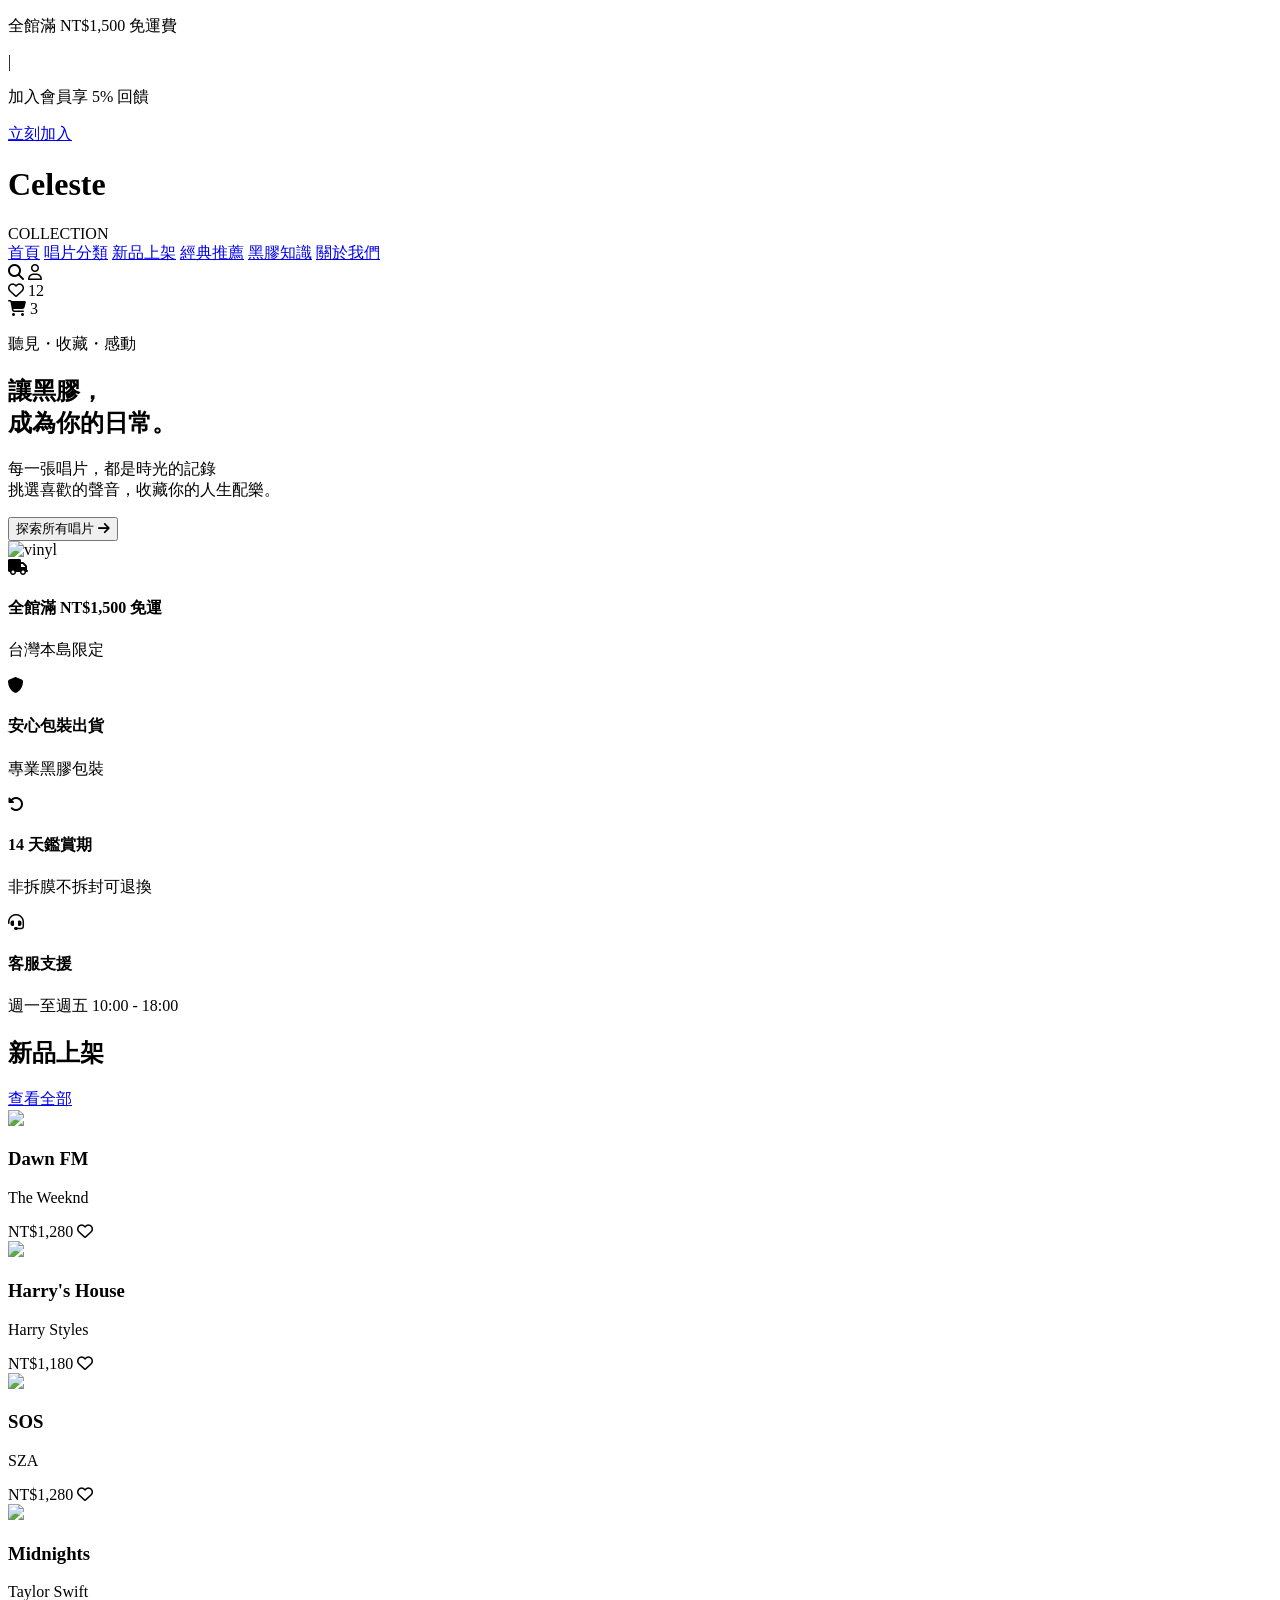
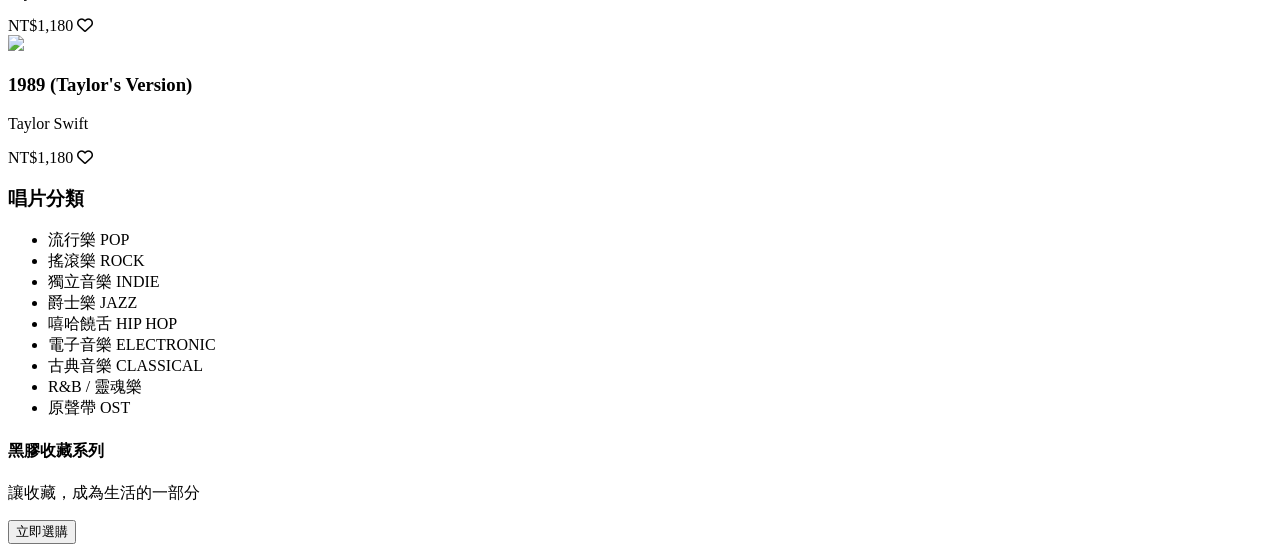
==== index.html @ e6d1a7c6 "Add files via upload" ====
<!DOCTYPE html>
<html lang="zh-Hant">
<head>
  <meta charset="UTF-8" />
  <meta name="viewport" content="width=device-width, initial-scale=1.0" />
  <title>Celeste Collection</title>

  <link rel="stylesheet" href="css/style.css" />
  <link rel="icon" type="image/png" sizes="32x32" href="favicon.png">

  <link
    rel="stylesheet"
    href="https://cdnjs.cloudflare.com/ajax/libs/font-awesome/6.5.2/css/all.min.css"
  />
</head>
<body>

  <!-- TOP BAR -->
  <div class="top-bar">
    <p>全館滿 NT$1,500 免運費</p>
    <span>|</span>
    <p>加入會員享 5% 回饋</p>
    <a href="member.html" class="member-link">立刻加入</a>
  </div>


  <!-- NAVBAR -->
  <header class="navbar">

    <div class="logo">
      <h1>Celeste</h1>
      <span>COLLECTION</span>
    </div>

    <nav>
      <a href="index.html">首頁</a>
      <a href="category.html">唱片分類</a>
      <a href="new-arrival.html">新品上架</a>
      <a href="classic.html">經典推薦</a>
      <a href="vinyl-knowledge.html">黑膠知識</a>
      <a href="about-us.html">關於我們</a>
    </nav>

    <div class="nav-icons">
      <i class="fa-solid fa-magnifying-glass"></i>
      <i class="fa-regular fa-user"></i>

      <div class="icon-badge">
        <i class="fa-regular fa-heart"></i>
        <span>12</span>
      </div>

      <div class="icon-badge">
        <i class="fa-solid fa-cart-shopping"></i>
        <span>3</span>
      </div>
    </div>
  </header>


  <!-- HERO -->
  <section class="hero-section">

    <div class="hero-text">
      <p class="sub-title">聽見・收藏・感動</p>

      <h2>
        讓黑膠，<br />
        成為你的日常。
      </h2>

      <p class="hero-desc">
        每一張唱片，都是時光的記錄<br />
        挑選喜歡的聲音，收藏你的人生配樂。
      </p>

      <button>
        探索所有唱片
        <i class="fa-solid fa-arrow-right"></i>
      </button>
    </div>


    <div class="hero-image">
      <img src="https://images.unsplash.com/photo-1511379938547-c1f69419868d?q=80&w=1600&auto=format&fit=crop" alt="vinyl" />
    </div>

  </section>


  <!-- SERVICE -->
  <section class="service-section">

    <div class="service-card">
      <i class="fa-solid fa-truck"></i>
      <div>
        <h4>全館滿 NT$1,500 免運</h4>
        <p>台灣本島限定</p>
      </div>
    </div>

    <div class="service-card">
      <i class="fa-solid fa-shield"></i>
      <div>
        <h4>安心包裝出貨</h4>
        <p>專業黑膠包裝</p>
      </div>
    </div>

    <div class="service-card">
      <i class="fa-solid fa-rotate-left"></i>
      <div>
        <h4>14 天鑑賞期</h4>
        <p>非拆膜不拆封可退換</p>
      </div>
    </div>

    <div class="service-card">
      <i class="fa-solid fa-headset"></i>
      <div>
        <h4>客服支援</h4>
        <p>週一至週五 10:00 - 18:00</p>
      </div>
    </div>

  </section>


  <!-- NEW ARRIVAL -->
  <section class="new-arrival">

    <div class="section-title">
      <h2>新品上架</h2>
      <a href="#">查看全部</a>
    </div>


    <div class="product-grid">

      <div class="product-card">
        <div class="product-image">
          <img src="https://images.unsplash.com/photo-1493225457124-a3eb161ffa5f?q=80&w=1000&auto=format&fit=crop" />
        </div>

        <div class="product-info">
          <h3>Dawn FM</h3>
          <p>The Weeknd</p>

          <div class="product-bottom">
            <span>NT$1,280</span>
            <i class="fa-regular fa-heart"></i>
          </div>
        </div>
      </div>


      <div class="product-card">
        <div class="product-image">
          <img src="https://images.unsplash.com/photo-1516280440614-37939bbacd81?q=80&w=1000&auto=format&fit=crop" />
        </div>

        <div class="product-info">
          <h3>Harry's House</h3>
          <p>Harry Styles</p>

          <div class="product-bottom">
            <span>NT$1,180</span>
            <i class="fa-regular fa-heart"></i>
          </div>
        </div>
      </div>


      <div class="product-card">
        <div class="product-image">
          <img src="https://images.unsplash.com/photo-1507525428034-b723cf961d3e?q=80&w=1000&auto=format&fit=crop" />
        </div>

        <div class="product-info">
          <h3>SOS</h3>
          <p>SZA</p>

          <div class="product-bottom">
            <span>NT$1,280</span>
            <i class="fa-regular fa-heart"></i>
          </div>
        </div>
      </div>


      <div class="product-card">
        <div class="product-image">
          <img src="https://images.unsplash.com/photo-1499364615650-ec38552f4f34?q=80&w=1000&auto=format&fit=crop" />
        </div>

        <div class="product-info">
          <h3>Midnights</h3>
          <p>Taylor Swift</p>

          <div class="product-bottom">
            <span>NT$1,180</span>
            <i class="fa-regular fa-heart"></i>
          </div>
        </div>
      </div>


      <div class="product-card">
        <div class="product-image">
          <img src="https://images.unsplash.com/photo-1516280030429-27679b3dc9cf?q=80&w=1000&auto=format&fit=crop" />
        </div>

        <div class="product-info">
          <h3>1989 (Taylor's Version)</h3>
          <p>Taylor Swift</p>

          <div class="product-bottom">
            <span>NT$1,180</span>
            <i class="fa-regular fa-heart"></i>
          </div>
        </div>
      </div>

    </div>

  </section>


  <!-- PRODUCT DETAIL PAGE -->
  <section class="detail-page">

    <aside class="sidebar">

      <h3>唱片分類</h3>

      <ul>
        <li class="active">流行樂 POP</li>
        <li>搖滾樂 ROCK</li>
        <li>獨立音樂 INDIE</li>
        <li>爵士樂 JAZZ</li>
        <li>嘻哈饒舌 HIP HOP</li>
        <li>電子音樂 ELECTRONIC</li>
        <li>古典音樂 CLASSICAL</li>
        <li>R&B / 靈魂樂</li>
        <li>原聲帶 OST</li>
      </ul>

      <div class="sidebar-banner">
        <h4>黑膠收藏系列</h4>
        <p>讓收藏，成為生活的一部分</p>
        <button>立即選購</button>
      </div>

    </aside>

  </section>

</body>
</html>
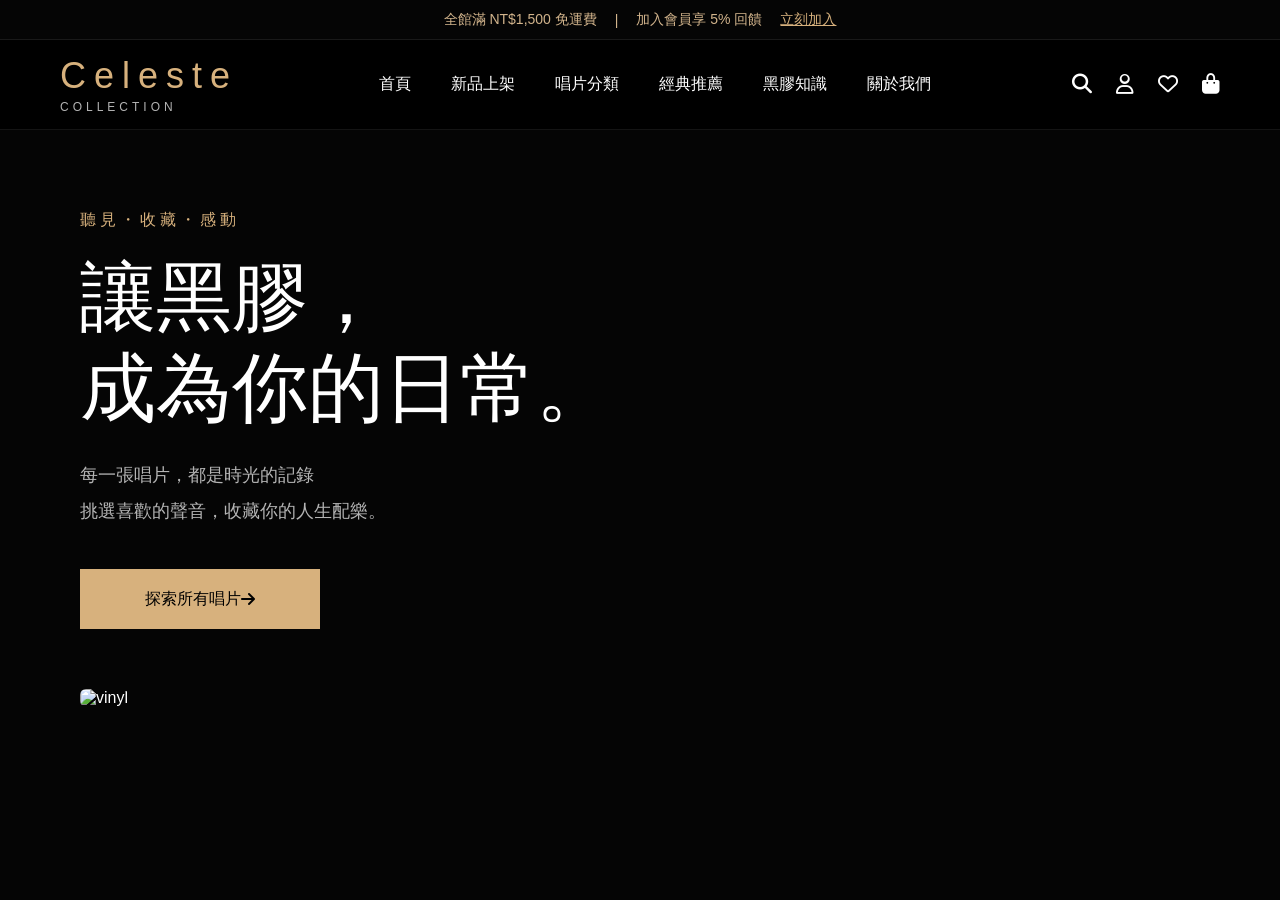
==== commit a6ba44a7: "Add files via upload" ====
--- a/index.html
+++ b/index.html
@@ -6,12 +6,9 @@
   <title>Celeste Collection</title>
 
   <link rel="stylesheet" href="css/style.css" />
-  <link rel="icon" type="image/png" sizes="32x32" href="favicon.png">
+  <link rel="icon" type="image/png" sizes="32x32" href="img/favicon.png">
+  <link rel="stylesheet" href="https://cdnjs.cloudflare.com/ajax/libs/font-awesome/6.5.2/css/all.min.css"/>
 
-  <link
-    rel="stylesheet"
-    href="https://cdnjs.cloudflare.com/ajax/libs/font-awesome/6.5.2/css/all.min.css"
-  />
 </head>
 <body>
 
@@ -34,26 +31,34 @@
 
     <nav>
       <a href="index.html">首頁</a>
+      <a href="new-arrival.html">新品上架</a>
       <a href="category.html">唱片分類</a>
-      <a href="new-arrival.html">新品上架</a>
       <a href="classic.html">經典推薦</a>
       <a href="vinyl-knowledge.html">黑膠知識</a>
       <a href="about-us.html">關於我們</a>
     </nav>
 
     <div class="nav-icons">
+      <a href="https://你的購物車網址.com" class="icon-badge">
       <i class="fa-solid fa-magnifying-glass"></i>
+      </a>
+      <a href="member.html" class="icon-badge">
       <i class="fa-regular fa-user"></i>
+      </a>
 
       <div class="icon-badge">
+        <a href="https://你的購物車網址.com">
         <i class="fa-regular fa-heart"></i>
-        <span>12</span>
+        </a>
       </div>
 
       <div class="icon-badge">
-        <i class="fa-solid fa-cart-shopping"></i>
-        <span>3</span>
+        <a href="cart.html">
+            <i class="fa-solid fa-bag-shopping"></i> 
+        </a>
+        <span id="cart-badge-count">0</span>
       </div>
+
     </div>
   </header>
 
@@ -75,8 +80,9 @@
       </p>
 
       <button>
-        探索所有唱片
+        <a href="category.html">探索所有唱片
         <i class="fa-solid fa-arrow-right"></i>
+        </a>
       </button>
     </div>
 
@@ -88,172 +94,47 @@
   </section>
 
 
-  <!-- SERVICE -->
-  <section class="service-section">
+  <script>
+    /* 頂部購物車泡泡*/
+  const badgeCount = document.getElementById('cart-badge-count');
+      if (badgeCount) {
+        let totalItemsCount = 0;
+    
+        document.querySelectorAll('.qty-input').forEach(input => {
+          totalItemsCount += parseInt(input.value) || 0;
+        });
+        
+        badgeCount.textContent = totalItemsCount;
+      
+        if (totalItemsCount === 0) {
+          badgeCount.style.display = 'none';
+        } else {
+          badgeCount.style.display = 'flex';
+        }
+      
+        localStorage.setItem('globalCartCount', totalItemsCount);
+      }
 
-    <div class="service-card">
-      <i class="fa-solid fa-truck"></i>
-      <div>
-        <h4>全館滿 NT$1,500 免運</h4>
-        <p>台灣本島限定</p>
-      </div>
-    </div>
-
-    <div class="service-card">
-      <i class="fa-solid fa-shield"></i>
-      <div>
-        <h4>安心包裝出貨</h4>
-        <p>專業黑膠包裝</p>
-      </div>
-    </div>
-
-    <div class="service-card">
-      <i class="fa-solid fa-rotate-left"></i>
-      <div>
-        <h4>14 天鑑賞期</h4>
-        <p>非拆膜不拆封可退換</p>
-      </div>
-    </div>
-
-    <div class="service-card">
-      <i class="fa-solid fa-headset"></i>
-      <div>
-        <h4>客服支援</h4>
-        <p>週一至週五 10:00 - 18:00</p>
-      </div>
-    </div>
-
-  </section>
-
-
-  <!-- NEW ARRIVAL -->
-  <section class="new-arrival">
-
-    <div class="section-title">
-      <h2>新品上架</h2>
-      <a href="#">查看全部</a>
-    </div>
-
-
-    <div class="product-grid">
-
-      <div class="product-card">
-        <div class="product-image">
-          <img src="https://images.unsplash.com/photo-1493225457124-a3eb161ffa5f?q=80&w=1000&auto=format&fit=crop" />
-        </div>
-
-        <div class="product-info">
-          <h3>Dawn FM</h3>
-          <p>The Weeknd</p>
-
-          <div class="product-bottom">
-            <span>NT$1,280</span>
-            <i class="fa-regular fa-heart"></i>
-          </div>
-        </div>
-      </div>
-
-
-      <div class="product-card">
-        <div class="product-image">
-          <img src="https://images.unsplash.com/photo-1516280440614-37939bbacd81?q=80&w=1000&auto=format&fit=crop" />
-        </div>
-
-        <div class="product-info">
-          <h3>Harry's House</h3>
-          <p>Harry Styles</p>
-
-          <div class="product-bottom">
-            <span>NT$1,180</span>
-            <i class="fa-regular fa-heart"></i>
-          </div>
-        </div>
-      </div>
-
-
-      <div class="product-card">
-        <div class="product-image">
-          <img src="https://images.unsplash.com/photo-1507525428034-b723cf961d3e?q=80&w=1000&auto=format&fit=crop" />
-        </div>
-
-        <div class="product-info">
-          <h3>SOS</h3>
-          <p>SZA</p>
-
-          <div class="product-bottom">
-            <span>NT$1,280</span>
-            <i class="fa-regular fa-heart"></i>
-          </div>
-        </div>
-      </div>
-
-
-      <div class="product-card">
-        <div class="product-image">
-          <img src="https://images.unsplash.com/photo-1499364615650-ec38552f4f34?q=80&w=1000&auto=format&fit=crop" />
-        </div>
-
-        <div class="product-info">
-          <h3>Midnights</h3>
-          <p>Taylor Swift</p>
-
-          <div class="product-bottom">
-            <span>NT$1,180</span>
-            <i class="fa-regular fa-heart"></i>
-          </div>
-        </div>
-      </div>
-
-
-      <div class="product-card">
-        <div class="product-image">
-          <img src="https://images.unsplash.com/photo-1516280030429-27679b3dc9cf?q=80&w=1000&auto=format&fit=crop" />
-        </div>
-
-        <div class="product-info">
-          <h3>1989 (Taylor's Version)</h3>
-          <p>Taylor Swift</p>
-
-          <div class="product-bottom">
-            <span>NT$1,180</span>
-            <i class="fa-regular fa-heart"></i>
-          </div>
-        </div>
-      </div>
-
-    </div>
-
-  </section>
-
-
-  <!-- PRODUCT DETAIL PAGE -->
-  <section class="detail-page">
-
-    <aside class="sidebar">
-
-      <h3>唱片分類</h3>
-
-      <ul>
-        <li class="active">流行樂 POP</li>
-        <li>搖滾樂 ROCK</li>
-        <li>獨立音樂 INDIE</li>
-        <li>爵士樂 JAZZ</li>
-        <li>嘻哈饒舌 HIP HOP</li>
-        <li>電子音樂 ELECTRONIC</li>
-        <li>古典音樂 CLASSICAL</li>
-        <li>R&B / 靈魂樂</li>
-        <li>原聲帶 OST</li>
-      </ul>
-
-      <div class="sidebar-banner">
-        <h4>黑膠收藏系列</h4>
-        <p>讓收藏，成為生活的一部分</p>
-        <button>立即選購</button>
-      </div>
-
-    </aside>
-
-  </section>
+      document.addEventListener('DOMContentLoaded', function() {
+  // 1. 從瀏覽器暫存中讀取在購物車存好的最新總商品數 (若從未加入過則預設為 '0')
+  const savedCount = localStorage.getItem('globalCartCount') || '0';
+  
+  // 2. 抓取導覽列 Navbar 上的金色泡泡元件
+  const badgeCount = document.getElementById('cart-badge-count');
+  
+  if (badgeCount) {
+    // 3. 將同步好的最新數量塞進泡泡內
+    badgeCount.textContent = savedCount;
+    
+    // 4. 視覺優化：如果購物車是空的 (數量為 0)，主動隱藏泡泡；大於 0 則正常顯示
+    if (parseInt(savedCount) === 0) {
+      badgeCount.style.display = 'none';
+    } else {
+      badgeCount.style.display = 'flex';
+    }
+  }
+});
+  </script>
 
 </body>
 </html>
--- a/css/style.css
+++ b/css/style.css
@@ -0,0 +1,705 @@
+/* 固定每個都有 */
+* {
+  margin: 0;
+  padding: 0;
+  box-sizing: border-box;
+}
+
+body {
+  font-family: "Segoe UI", sans-serif;
+  background: #050505;
+  color: white;
+}
+
+body::-webkit-scrollbar {
+  width: 8px;
+}
+
+body::-webkit-scrollbar-thumb {
+  background: #b8905b;
+}
+
+
+/* TOP BAR */
+.top-bar {
+  width: 100%;
+  height: 40px;
+
+  border-bottom: 1px solid rgba(255,255,255,0.08);
+
+  display: flex;
+  align-items: center;
+  justify-content: center;
+
+  gap: 18px;
+
+  color: #d2b48c;
+
+  font-size: 14px;
+}
+
+.top-bar a {
+  color: #d7b17d;         
+  transition: 0.3s; 
+}
+
+.top-bar a:hover {
+  color: white;
+}
+
+/* NAVBAR */
+.navbar {
+  width: 100%;
+  height: 90px;
+
+  padding: 0 60px;
+
+  display: flex;
+  align-items: center;
+  justify-content: space-between;
+
+  border-bottom: 1px solid rgba(255,255,255,0.08);
+
+  background: rgba(0,0,0,0.95);
+
+  position: sticky;
+  top: 0;
+  z-index: 999;
+}
+
+.logo h1 {
+  letter-spacing: 8px;
+  font-size: 36px;
+
+  color: #d7b17d;
+
+  font-weight: 300;
+}
+
+.logo span {
+  font-size: 12px;
+  letter-spacing: 4px;
+
+  color: rgba(255,255,255,0.7);
+}
+
+nav { 
+  display: flex; 
+  gap: 40px; 
+} 
+
+nav a {
+  color: white;        
+  text-decoration: none; 
+  transition: 0.3s;     
+}
+
+nav a:hover { 
+  color: #d7b17d; 
+}
+
+.nav-icons { 
+  display: flex; 
+  align-items: center; 
+  gap: 24px; 
+  font-size: 20px; 
+}
+
+.icon-badge {
+  position: relative; 
+  color: inherit; 
+  text-decoration: none; 
+  display: inline-block; 
+  transition: 0.3s;
+}
+
+.icon-badge:hover { 
+  color: #d7b17d; 
+}
+
+.icon-badge a {
+  color: inherit;
+  text-decoration: none;
+  display: inline-block;
+}
+
+.icon-badge span {
+  width: 18px;
+  height: 18px;
+  border-radius: 50%;
+  background: #d7b17d;
+  color: black;
+  position: absolute;
+  top: -10px;
+  right: -10px;
+  font-size: 10px;
+  display: flex;
+  align-items: center;
+  justify-content: center;
+  font-weight: bold; 
+}
+/* 固定每個都有-到這裡 */
+
+/* HERO */
+.hero-section {
+  width: 100%;
+
+  padding: 80px 80px;
+
+  display: grid;
+  grid-template-columns: 1fr 1.2fr;
+
+  gap: 60px;
+
+  align-items: center;
+}
+
+.hero-text h2 {
+  font-size: 76px;
+  line-height: 1.2;
+
+  margin: 20px 0;
+
+  font-weight: 300;
+}
+
+.sub-title {
+  color: #d7b17d;
+  letter-spacing: 4px;
+}
+
+.hero-desc {
+  margin-top: 24px;
+
+  color: rgba(255,255,255,0.7);
+
+  line-height: 2;
+
+  font-size: 18px;
+}
+
+.hero-text button {
+  margin-top: 40px;
+
+  width: 240px;
+  height: 60px;
+
+  background: #d7b17d;
+  border: none;
+
+  font-size: 16px;
+  color: black;
+
+  cursor: pointer;
+
+  transition: 0.3s;
+
+  text-decoration: none;
+  display: inline-block;
+}
+
+.hero-text button a {
+  color: black;
+  text-decoration: none;
+  display: flex;
+  align-items: center;
+  justify-content: center;
+  width: 100%;
+  height: 100%;
+  transition: 0.3s;
+}
+
+
+.hero-text button:hover {
+  transform: translateY(-3px);
+  color: rgb(78, 78, 78)
+}
+
+.hero-image img {
+  width: 100%;
+  border-radius: 6px;
+}
+
+/* SERVICE */
+.service-section {
+  width: 100%;
+
+  padding: 30px 80px;
+
+  border-top: 1px solid rgba(255,255,255,0.08);
+  border-bottom: 1px solid rgba(255,255,255,0.08);
+
+  display: grid;
+  grid-template-columns: repeat(4,1fr);
+
+  gap: 20px;
+}
+
+.service-card {
+  display: flex;
+  gap: 18px;
+
+  align-items: center;
+}
+
+.service-card i {
+  color: #d7b17d;
+  font-size: 28px;
+}
+
+.service-card h4 {
+  margin-bottom: 8px;
+}
+
+.service-card p {
+  color: rgba(255,255,255,0.6);
+  font-size: 14px;
+}
+
+
+/* NEW ARRIVAL */
+.new-arrival {
+  width: 100%;
+  padding: 80px;
+}
+
+.section-title {
+  display: flex;
+  align-items: center;
+  justify-content: space-between;
+
+  margin-bottom: 40px;
+}
+
+.section-title h2 {
+  font-size: 42px;
+  font-weight: 300;
+}
+
+.section-title a {
+  text-decoration: none;
+  color: #d7b17d;
+}
+
+.product-grid {
+  display: grid;
+  grid-template-columns: repeat(5,1fr);
+  gap: 24px;
+}
+
+.product-card {
+  transition: 0.3s;
+}
+
+.product-card:hover {
+  transform: translateY(-10px);
+}
+
+.product-image {
+  height: 320px;
+  overflow: hidden;
+}
+
+.product-image img {
+  width: 100%;
+  height: 100%;
+  object-fit: cover;
+}
+
+.product-info {
+  margin-top: 18px;
+}
+
+.product-info h3 {
+  font-size: 20px;
+  margin-bottom: 8px;
+}
+
+.product-info p {
+  color: rgba(255,255,255,0.6);
+}
+
+.product-bottom {
+  margin-top: 18px;
+
+  display: flex;
+  align-items: center;
+  justify-content: space-between;
+}
+
+.product-bottom span {
+  color: #d7b17d;
+}
+
+
+/* DETAIL PAGE */
+.detail-page {
+  width: 100%;
+
+  padding: 80px;
+
+  display: grid;
+  grid-template-columns: 280px 1fr;
+
+  gap: 40px;
+}
+
+.sidebar {
+  border-right: 1px solid rgba(255,255,255,0.08);
+  padding-right: 30px;
+}
+
+.sidebar h3 {
+  margin-bottom: 30px;
+  font-size: 28px;
+}
+
+.sidebar ul {
+  list-style: none;
+}
+
+.sidebar li {
+  padding: 16px;
+
+  border-radius: 6px;
+
+  margin-bottom: 10px;
+
+  background: rgba(255,255,255,0.03);
+
+  transition: 0.3s;
+
+  cursor: pointer;
+}
+
+.sidebar li a {
+  text-decoration: none;
+  color: inherit;
+  display: block;
+  width: 100%;
+}
+
+.sidebar li:hover,
+.sidebar li.active {
+  background: #d7b17d;
+  color: black;
+}
+
+.sidebar-banner {
+  margin-top: 40px;
+
+  padding: 30px;
+
+  background: linear-gradient(to bottom, rgba(255,255,255,0.05), rgba(255,255,255,0.02));
+}
+
+.sidebar-banner h4 {
+  margin-bottom: 12px;
+}
+
+.sidebar-banner p {
+  color: rgba(255,255,255,0.6);
+
+  line-height: 1.8;
+
+  margin-bottom: 20px;
+}
+
+.sidebar-banner button {
+  width: 100%;
+  height: 50px;
+
+  background: #d7b17d;
+  border: none;
+
+  cursor: pointer;
+}
+
+
+.breadcrumb {
+  margin-bottom: 30px;
+
+  color: rgba(255,255,255,0.5);
+}
+
+.product-detail-grid {
+  display: grid;
+  grid-template-columns: 500px 1fr;
+  gap: 50px;
+}
+
+.main-image {
+  width: 100%;
+  height: 500px;
+}
+
+.main-image img {
+  width: 100%;
+  height: 100%;
+  object-fit: cover;
+}
+
+.thumbnail-row {
+  display: flex;
+  gap: 14px;
+
+  margin-top: 20px;
+}
+
+.thumbnail-row img {
+  width: 90px;
+  height: 90px;
+
+  object-fit: cover;
+
+  cursor: pointer;
+
+  opacity: 0.7;
+
+  transition: 0.3s;
+}
+
+.thumbnail-row img:hover {
+  opacity: 1;
+}
+
+.detail-info h2 {
+  font-size: 42px;
+  font-weight: 300;
+
+  line-height: 1.4;
+}
+
+.artist {
+  margin-top: 12px;
+
+  color: rgba(255,255,255,0.6);
+
+  font-size: 20px;
+}
+
+.tag {
+  display: inline-block;
+
+  margin-top: 20px;
+
+  padding: 10px 16px;
+
+  background: rgba(255,255,255,0.08);
+
+  border-radius: 4px;
+}
+
+.price {
+  margin-top: 30px;
+
+  font-size: 42px;
+
+  color: #d7b17d;
+}
+
+.button-group {
+  display: flex;
+  gap: 20px;
+
+  margin-top: 30px;
+}
+
+.cart-btn,
+.favorite-btn {
+  height: 60px;
+  padding: 0 30px;
+
+  border: none;
+
+  cursor: pointer;
+
+  font-size: 16px;
+
+  transition: 0.3s;
+}
+
+.cart-btn {
+  background: #d7b17d;
+}
+
+.favorite-btn {
+  background: transparent;
+  border: 1px solid rgba(255,255,255,0.2);
+
+  color: white;
+}
+
+.product-meta {
+  margin-top: 40px;
+
+  display: grid;
+  grid-template-columns: repeat(2,1fr);
+
+  gap: 24px;
+}
+
+.product-meta span {
+  color: rgba(255,255,255,0.5);
+}
+
+.product-meta p {
+  margin-top: 8px;
+}
+
+
+/* TRACK SECTION */
+.track-section {
+  margin-top: 60px;
+
+  border-top: 1px solid rgba(255,255,255,0.08);
+
+  padding-top: 40px;
+}
+
+.track-header {
+  display: flex;
+  align-items: center;
+  justify-content: space-between;
+
+  margin-bottom: 24px;
+}
+
+.track-header h3 {
+  font-size: 32px;
+  font-weight: 300;
+}
+
+.track-header button {
+  width: 180px;
+  height: 48px;
+
+  border: none;
+
+  background: #1db954;
+  color: white;
+
+  border-radius: 999px;
+
+  cursor: pointer;
+}
+
+.track-list {
+  border: 1px solid rgba(255,255,255,0.08);
+}
+
+.track-item {
+  height: 70px;
+
+  padding: 0 24px;
+
+  border-bottom: 1px solid rgba(255,255,255,0.08);
+
+  display: grid;
+  grid-template-columns: 50px 1fr 80px;
+
+  align-items: center;
+}
+
+.track-item:hover {
+  background: rgba(255,255,255,0.03);
+}
+
+.track-item span {
+  color: #d7b17d;
+}
+
+.track-item p {
+  font-size: 18px;
+}
+
+.track-item small {
+  color: rgba(255,255,255,0.5);
+}
+
+
+/* RESPONSIVE */
+@media(max-width:1400px) {
+
+  .product-grid {
+    grid-template-columns: repeat(3,1fr);
+  }
+
+  .hero-section {
+    grid-template-columns: 1fr;
+  }
+
+  .product-detail-grid {
+    grid-template-columns: 1fr;
+  }
+}
+
+
+@media(max-width:900px) {
+
+  nav {
+    display: none;
+  }
+
+  .service-section {
+    grid-template-columns: repeat(2,1fr);
+  }
+
+  .product-grid {
+    grid-template-columns: repeat(2,1fr);
+  }
+
+  .detail-page {
+    grid-template-columns: 1fr;
+  }
+
+  .sidebar {
+    border-right: none;
+    padding-right: 0;
+  }
+
+  .hero-text h2 {
+    font-size: 52px;
+  }
+}
+
+
+@media(max-width:600px) {
+
+  .navbar {
+    padding: 0 20px;
+  }
+
+  .hero-section,
+  .new-arrival,
+  .detail-page {
+    padding: 40px 20px;
+  }
+
+  .service-section {
+    padding: 30px 20px;
+
+    grid-template-columns: 1fr;
+  }
+
+  .product-grid {
+    grid-template-columns: 1fr;
+  }
+
+  .hero-text h2 {
+    font-size: 42px;
+  }
+
+  .product-detail-grid {
+    gap: 30px;
+  }
+
+  .main-image {
+    height: 350px;
+  }
+
+  .button-group {
+    flex-direction: column;
+  }
+
+}
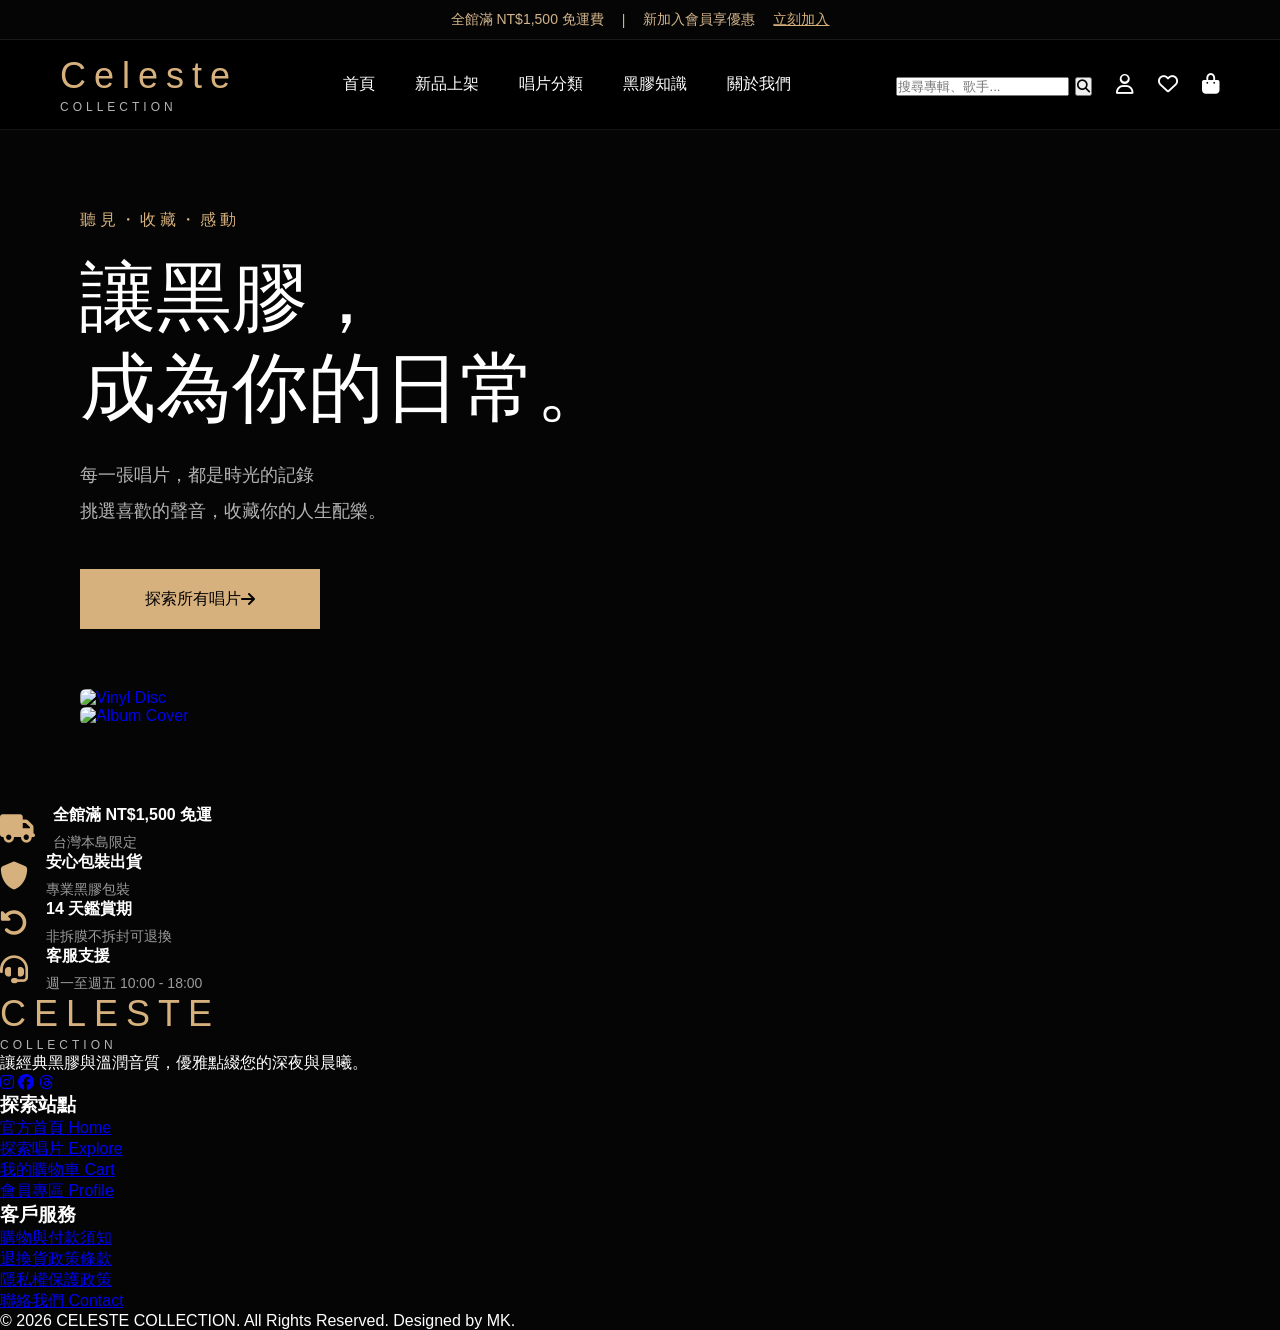
==== commit 826496ac: "Add files via upload" ====
--- a/index.html
+++ b/index.html
@@ -16,7 +16,7 @@
   <div class="top-bar">
     <p>全館滿 NT$1,500 免運費</p>
     <span>|</span>
-    <p>加入會員享 5% 回饋</p>
+    <p>新加入會員享優惠</p>
     <a href="member.html" class="member-link">立刻加入</a>
   </div>
 
@@ -33,23 +33,27 @@
       <a href="index.html">首頁</a>
       <a href="new-arrival.html">新品上架</a>
       <a href="category.html">唱片分類</a>
-      <a href="classic.html">經典推薦</a>
       <a href="vinyl-knowledge.html">黑膠知識</a>
       <a href="about-us.html">關於我們</a>
     </nav>
 
     <div class="nav-icons">
-      <a href="https://你的購物車網址.com" class="icon-badge">
-      <i class="fa-solid fa-magnifying-glass"></i>
-      </a>
+      <div class="search-wrapper">
+        <input type="text" id="global-search-input" placeholder="搜尋專輯、歌手...">
+        <button id="global-search-btn" title="開始搜尋">
+          <i class="fa-solid fa-magnifying-glass"></i>
+        </button>
+      </div>
+
       <a href="member.html" class="icon-badge">
       <i class="fa-regular fa-user"></i>
       </a>
 
       <div class="icon-badge">
-        <a href="https://你的購物車網址.com">
-        <i class="fa-regular fa-heart"></i>
+        <a href="member.html" target="_self" title="我的收藏">
+          <i class="fa-regular fa-heart"></i>
         </a>
+        <span id="fav-badge-count" style="display: none;">0</span>
       </div>
 
       <div class="icon-badge">
@@ -86,54 +90,168 @@
       </button>
     </div>
 
-
+    <!-- 封面黑膠 -->
     <div class="hero-image">
-      <img src="https://images.unsplash.com/photo-1511379938547-c1f69419868d?q=80&w=1600&auto=format&fit=crop" alt="vinyl" />
+  
+      <!-- 關鍵修正：用超連結包裹整組黑膠，target="_self" 確保在原分頁直接跳轉 -->
+      <a href="category.html" target="_self" class="vinyl-click-link" style="text-decoration: none; display: block;">
+        
+        <div class="vinyl-player-container">
+          <!-- 1. 後方的黑膠唱片本體（使用您的本地 PNG，會動態旋轉） -->
+          <div class="vinyl-disc">
+            <img src="img/vinyl.png" alt="Vinyl Disc">
+          </div>
+          <!-- 2. 前方的黑膠紙質外封套（使用您的本地 PNG，靜態） -->
+          <div class="vinyl-cover">
+            <img src="img/vinylcover.png" alt="Album Cover">
+          </div>
+        </div>
+        
+      </a>
+
     </div>
 
   </section>
 
+  <!-- FOOTER -->
+<footer class="main-footer">
+
+  <div class="footer-service-bar">
+    <div class="service-card">
+      <i class="fa-solid fa-truck"></i>
+      <div>
+        <h4>全館滿 NT$1,500 免運</h4>
+        <p>台灣本島限定</p>
+      </div>
+    </div>
+    <div class="service-card">
+      <i class="fa-solid fa-shield"></i>
+      <div>
+        <h4>安心包裝出貨</h4>
+        <p>專業黑膠包裝</p>
+      </div>
+    </div>
+    <div class="service-card">
+      <i class="fa-solid fa-rotate-left"></i>
+      <div>
+        <h4>14 天鑑賞期</h4>
+        <p>非拆膜不拆封可退換</p>
+      </div>
+    </div>
+    <div class="service-card">
+      <i class="fa-solid fa-headset"></i>
+      <div>
+        <h4>客服支援</h4>
+        <p>週一至週五 10:00 - 18:00</p>
+      </div>
+    </div>
+  </div>
+
+  <div class="footer-links-container">
+
+    <div class="footer-column brand-column">
+      <div class="logo">
+        <h1>CELESTE</h1>
+        <span>COLLECTION</span>
+      </div>
+      <p class="footer-brand-desc">讓經典黑膠與溫潤音質，優雅點綴您的深夜與晨曦。</p>
+      <div class="footer-socials">
+        <a href="#" target="_self"><i class="fa-brands fa-instagram"></i></a>
+        <a href="#" target="_self"><i class="fa-brands fa-facebook"></i></a>
+        <a href="#" target="_self"><i class="fa-brands fa-threads"></i></a>
+      </div>
+    </div>
+
+    <div class="footer-column links-column">
+      <h3>探索站點</h3>
+      <ul>
+        <li><a href="index.html" target="_self">官方首頁 Home</a></li>
+        <li><a href="category.html?genre=pop" target="_self">探索唱片 Explore</a></li>
+        <li><a href="cart.html" target="_self">我的購物車 Cart</a></li>
+        <li><a href="member.html" target="_self">會員專區 Profile</a></li>
+      </ul>
+    </div>
+
+    <div class="footer-column links-column">
+      <h3>客戶服務</h3>
+      <ul>
+        <li><a href="#" target="_self">購物與付款須知</a></li>
+        <li><a href="#" target="_self">退換貨政策條款</a></li>
+        <li><a href="#" target="_self">隱私權保護政策</a></li>
+        <li><a href="#" target="_self">聯絡我們 Contact</a></li>
+      </ul>
+    </div>
+
+  </div>
+
+  <div class="footer-copyright">
+    <p>&copy; 2026 CELESTE COLLECTION. All Rights Reserved. Designed by MK.</p>
+  </div>
+
+</footer>
+
+
 
   <script>
-    /* 頂部購物車泡泡*/
-  const badgeCount = document.getElementById('cart-badge-count');
-      if (badgeCount) {
-        let totalItemsCount = 0;
-    
-        document.querySelectorAll('.qty-input').forEach(input => {
-          totalItemsCount += parseInt(input.value) || 0;
-        });
-        
-        badgeCount.textContent = totalItemsCount;
-      
-        if (totalItemsCount === 0) {
-          badgeCount.style.display = 'none';
+  // ==========================================//
+  //            購物車 & 收藏                   //
+  // ==========================================//
+      const favBadge = document.getElementById('fav-badge-count');
+      if (favBadge) {
+        // 1. 商品數
+        let favoritesArray = JSON.parse(localStorage.getItem('myFavoriteItems')) || [];
+        let totalFavsCount = favoritesArray.length;
+        
+        // 2. 即時更新數字
+        favBadge.textContent = totalFavsCount;
+        
+        // 3. 視覺優化
+        if (totalFavsCount === 0) {
+          favBadge.style.display = 'none';
         } else {
-          badgeCount.style.display = 'flex';
+          favBadge.style.display = 'flex';
         }
-      
-        localStorage.setItem('globalCartCount', totalItemsCount);
+        
+        // 4. 【資管跨頁同步】把最新總數安全存入 localStorage
+        localStorage.setItem('globalFavsCount', totalFavsCount);
       }
 
       document.addEventListener('DOMContentLoaded', function() {
-  // 1. 從瀏覽器暫存中讀取在購物車存好的最新總商品數 (若從未加入過則預設為 '0')
-  const savedCount = localStorage.getItem('globalCartCount') || '0';
   
-  // 2. 抓取導覽列 Navbar 上的金色泡泡元件
-  const badgeCount = document.getElementById('cart-badge-count');
-  
-  if (badgeCount) {
-    // 3. 將同步好的最新數量塞進泡泡內
-    badgeCount.textContent = savedCount;
-    
-    // 4. 視覺優化：如果購物車是空的 (數量為 0)，主動隱藏泡泡；大於 0 則正常顯示
-    if (parseInt(savedCount) === 0) {
-      badgeCount.style.display = 'none';
-    } else {
-      badgeCount.style.display = 'flex';
-    }
-  }
-});
+
+        const savedCartCount = localStorage.getItem('globalCartCount') || '0';
+        const cartBadge = document.getElementById('cart-badge-count');
+        
+        if (cartBadge) {
+          cartBadge.textContent = savedCartCount;
+          
+          if (parseInt(savedCartCount) === 0) {
+            cartBadge.style.display = 'none';
+          } else {
+            cartBadge.style.display = 'flex';
+          }
+        }
+
+        // 最新總收藏數
+        const savedFavCount = localStorage.getItem('globalFavsCount') || '0';
+        const favBadge = document.getElementById('fav-badge-count');
+        
+        if (favBadge) {
+          // 3. 同步最新數量
+          favBadge.textContent = savedFavCount;
+          
+          // 4. 視覺優化：如果完全沒收藏東西，自動隱藏不顯示
+          if (parseInt(savedFavCount) === 0) {
+            favBadge.style.display = 'none';
+          } else {
+            favBadge.style.display = 'flex';
+          }
+        }
+
+      });
+  // ==========================================//
+  //                到這裡                     //
+  // ==========================================//    
   </script>
 
 </body>
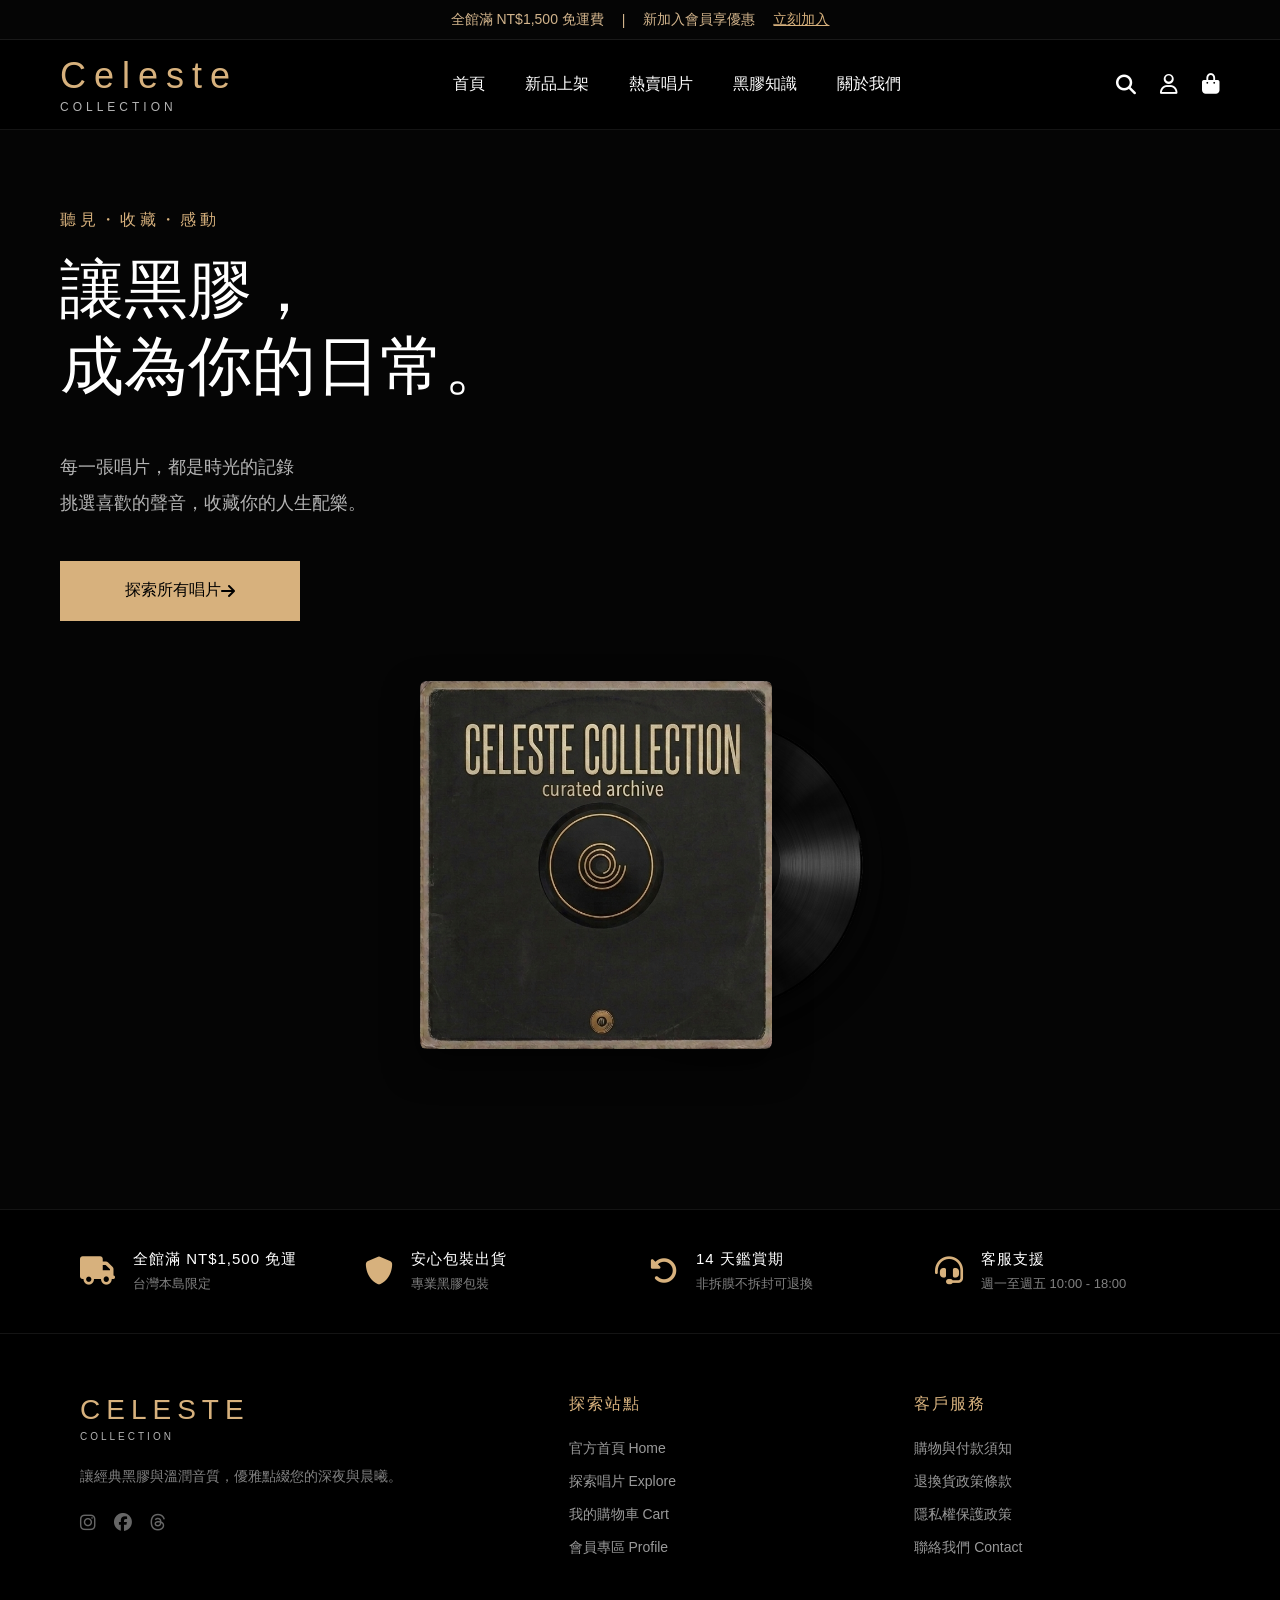
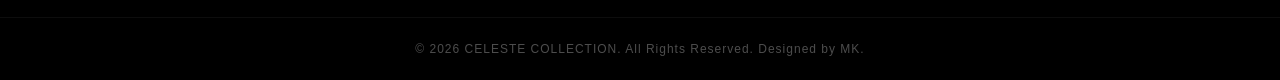
==== commit 89887a76: "Add files via upload" ====
--- a/index.html
+++ b/index.html
@@ -3,7 +3,7 @@
 <head>
   <meta charset="UTF-8" />
   <meta name="viewport" content="width=device-width, initial-scale=1.0" />
-  <title>Celeste Collection</title>
+  <title>Celeste Collection 首頁</title>
 
   <link rel="stylesheet" href="css/style.css" />
   <link rel="icon" type="image/png" sizes="32x32" href="img/favicon.png">
@@ -32,7 +32,7 @@
     <nav>
       <a href="index.html">首頁</a>
       <a href="new-arrival.html">新品上架</a>
-      <a href="category.html">唱片分類</a>
+      <a href="category.html">熱賣唱片</a>
       <a href="vinyl-knowledge.html">黑膠知識</a>
       <a href="about-us.html">關於我們</a>
     </nav>
@@ -48,13 +48,6 @@
       <a href="member.html" class="icon-badge">
       <i class="fa-regular fa-user"></i>
       </a>
-
-      <div class="icon-badge">
-        <a href="member.html" target="_self" title="我的收藏">
-          <i class="fa-regular fa-heart"></i>
-        </a>
-        <span id="fav-badge-count" style="display: none;">0</span>
-      </div>
 
       <div class="icon-badge">
         <a href="cart.html">
--- a/css/style.css
+++ b/css/style.css
@@ -138,28 +138,88 @@
   justify-content: center;
   font-weight: bold; 
 }
+
+.search-wrapper {
+  display: flex;
+  align-items: center;
+  position: relative;
+  background: transparent;
+  border: none;
+  padding: 0;
+}
+
+/* 搜尋輸入框的基礎預設狀態：完全透明、無框、無背景、寬度為 0 */
+#global-search-input {
+  width: 0;
+  height: 32px;
+  background: transparent;
+  border: none;
+  /* 只在展開時顯示品牌金色的極細下底線 */
+  border-bottom: 1px solid transparent; 
+  outline: none;
+  color: white;
+  font-size: 14px;
+  padding: 0;
+  opacity: 0;
+  transition: all 0.3s cubic-bezier(0.25, 1, 0.5, 1);
+}
+
+/* 放大鏡按鈕：移除所有預設按鈕外觀，變成純圖示 */
+#global-search-btn {
+  background: transparent;
+  border: none;
+  padding: 0;
+  color: white;
+  font-size: 20px; /* 尺寸大小與您原本 .nav-icons 的 20px 完美對齊 */
+  cursor: pointer;
+  width: auto;
+  height: auto;
+  display: flex;
+  align-items: center;
+  justify-content: center;
+  transition: 0.3s;
+  margin-left: 0;
+}
+
+#global-search-btn:hover {
+  color: #d7b17d; /* 滑鼠懸停轉為品牌奶茶金 */
+}
+
+/* ─── 核心互動：當滑鼠移入或點擊聚焦時，只優雅滑出線條與文字 ─── */
+.search-wrapper:hover #global-search-input,
+.search-wrapper:focus-within #global-search-input {
+  width: 140px; /* 向左滑出 140px 寬度 */
+  opacity: 1;
+  padding: 0 8px 4px 0; /* 留下一點舒服的間距與高度調校 */
+  border-bottom-color: rgba(215, 177, 125, 0.6); /* 展開時顯現淡淡的金色下底線 */
+}
 /* 固定每個都有-到這裡 */
 
 /* HERO */
 .hero-section {
   width: 100%;
-
-  padding: 80px 80px;
-
+  max-width: 1300px; /* 限制最大總寬度，讓大螢幕看不會散開 */
+  margin: 0 auto;    /* 讓整個並排區塊在網頁正中央 */
+  padding: 80px 60px;
+  
+  /* ─── 核心：使用 Grid 強制橫向並排 ─── */
   display: grid;
-  grid-template-columns: 1fr 1.2fr;
-
-  gap: 60px;
-
-  align-items: center;
+  grid-template-columns: 1.1fr 1fr; /* 左側文字佔 1.1 比例，右側圖佔 1 比例 */
+  gap: 60px;                         /* 文字與黑膠圖之間的橫向間距 */
+  align-items: center;               /* 確保文字和圓形黑膠能垂直對齊中線 */
+}
+
+.hero-text {
+  display: flex;
+  flex-direction: column;
+  justify-content: center;
+  text-align: left; /* 保持高質感的靠左對齊 */
 }
 
 .hero-text h2 {
-  font-size: 76px;
+  font-size: 64px; /* 稍微微調字級，確保並排時文字不會把圖片擠下去 */
   line-height: 1.2;
-
   margin: 20px 0;
-
   font-weight: 300;
 }
 
@@ -170,11 +230,8 @@
 
 .hero-desc {
   margin-top: 24px;
-
-  color: rgba(255,255,255,0.7);
-
+  color: rgba(255, 255, 255, 0.7);
   line-height: 2;
-
   font-size: 18px;
 }
 
@@ -219,6 +276,84 @@
   width: 100%;
   border-radius: 6px;
 }
+
+/* ==========================================================================
+   DYNAMIC VINYL ANIMATION (首頁動態黑膠唱片效果)
+   ========================================================================== */
+
+/* 1. 創立一個相對定位的播放器容器 */
+.vinyl-player-container {
+  position: relative;
+  width: 100%;
+  max-width: 440px; /* 限制黑膠並排時的最大尺寸，維持黃金比例 */
+  margin: 0 auto;
+  display: flex;
+  align-items: center;
+}
+
+.vinyl-click-link {
+  width: 100%;
+  cursor: pointer; /* 滑鼠移過去變成精緻的小手指 */
+  display: block;
+}
+
+/* 2. 前方的專輯封面紙套樣式 */
+.vinyl-cover {
+  position: relative;
+  width: 80%; /* 封面佔大比例 */
+  z-index: 2; /* 確保封面疊在唱片正前方 */
+  box-shadow: 0 15px 35px rgba(0, 0, 0, 0.6);
+  border-radius: 6px;
+  overflow: hidden;
+  transition: transform 0.5s cubic-bezier(0.25, 1, 0.5, 1);
+}
+
+.vinyl-cover img {
+  width: 100%;
+  height: auto;
+  display: block;
+}
+
+/* 3. 後方的黑膠唱片本體樣式 */
+.vinyl-disc {
+  position: absolute;
+  width: 75%; /* 唱片稍微比封面小一點 */
+  right: -5%; /* 預設讓唱片從右邊露出三分之一 */
+  z-index: 1; /* 藏在封面後面 */
+  transition: all 0.6s cubic-bezier(0.25, 1, 0.5, 1);
+}
+
+/* 讓唱片圖片強制變成正圓形，並加上黑膠特有的立體線條光澤 */
+.vinyl-disc img {
+  width: 100%;
+  height: auto;
+  border-radius: 50%; /* 強制將圖片裁切為完美的正圓形唱片 */
+  display: block;
+  box-shadow: 0 8px 25px rgba(0, 0, 0, 0.5);
+  
+  /* ─── 核心：啟動 360 度無窮循環旋轉動畫 ─── */
+  animation: spinVinyl 15s linear infinite; 
+}
+
+/* 4. 關鍵字定義：360 度無限旋轉動畫 */
+@keyframes spinVinyl {
+  from { transform: rotate(0deg); }
+  to { transform: rotate(360deg); }
+}
+
+/* ─── HOVER 移入時的聯動抽出與加速動畫 ─── */
+.vinyl-click-link:hover .vinyl-cover {
+  transform: translateX(-10%) rotate(-2deg); /* 封面往左微偏，像抽出唱片 */
+}
+
+.vinyl-click-link:hover .vinyl-disc {
+  right: -25%; /* 唱片從後方大幅度滑出 */
+}
+
+.vinyl-click-link:hover .vinyl-disc img {
+  animation-duration: 6s; /* 旋轉一圈從 15 秒加速到 6 秒，視覺效果滿分 */
+}
+
 
 /* SERVICE */
 .service-section {
@@ -702,4 +837,321 @@
     flex-direction: column;
   }
 
-}+}
+
+/* ==========================================================================
+   ABOUT US 的CSS
+   ========================================================================== */
+   .about-container {
+  width: 100%;
+  max-width: 1300px;
+  margin: 0 auto;
+  padding: 80px 60px;
+}
+
+/* 1. 上半部：介紹文案區 */
+.about-intro-section {
+  text-align: center;
+  max-width: 800px;
+  margin: 0 auto 100px auto; /* 與下方卡片拉開舒適的間距 */
+}
+
+.about-container .sub-title {
+  color: #d7b17d;
+  font-size: 12px;
+  letter-spacing: 4px;
+  display: block;
+  margin-bottom: 12px;
+}
+
+.about-intro-section h2 {
+  font-size: 42px;
+  font-weight: 300;
+  color: white;
+  letter-spacing: 2px;
+}
+
+.intro-bar {
+  width: 50px;
+  height: 2px;
+  background: #d7b17d;
+  margin: 20px auto 30px auto;
+}
+
+.intro-text {
+  color: rgba(255, 255, 255, 0.7);
+  font-size: 16px;
+  line-height: 2;
+  letter-spacing: 1px;
+}
+
+/* 2. 下半部：核心團隊標題 */
+.team-cards-section {
+  text-align: center;
+}
+
+.team-cards-section h3 {
+  font-size: 28px;
+  font-weight: 400;
+  color: white;
+  margin-bottom: 50px;
+  letter-spacing: 1px;
+}
+
+/* 3. 核心格柵：強制 3 欄橫向並排網格 */
+.team-grid {
+  display: grid;
+  grid-template-columns: repeat(3, 1fr); /* 完美平分三欄 */
+  gap: 35px;                             /* 卡片之間的橫向間距 */
+}
+
+/* 4. 精緻成員卡片基礎樣式 */
+.member-card {
+  background: rgba(255, 255, 255, 0.01); /* 低調高質感透黑 */
+  border: 1px solid rgba(255, 255, 255, 0.05);
+  border-radius: 8px;
+  padding: 40px 30px;
+  text-align: center;
+  transition: all 0.4s cubic-bezier(0.25, 1, 0.5, 1); /* 讓滑動過程極其滑順 */
+}
+
+/* 頭像外框：強制正圓形，並加上細金邊 */
+.member-avatar {
+  width: 130px;
+  height: 130px;
+  margin: 0 auto 25px auto;
+  border-radius: 50%;
+  overflow: hidden;
+  border: 5px solid #544632;
+  background: #0d0d0d;
+  transition: transform 0.4s ease;
+}
+
+.member-avatar img {
+  width: 100%;
+  height: 100%;
+  object-fit: cover;
+}
+
+/* 文字細節樣式 */
+.member-info h4 {
+  font-size: 20px;
+  font-weight: 400;
+  color: white;
+  margin: 0 0 8px 0;
+}
+
+.member-role {
+  color: #d7b17d;
+  font-size: 13px;
+  display: block;
+  margin-bottom: 20px;
+  letter-spacing: 1px;
+}
+
+.member-desc {
+  color: rgba(255, 255, 255, 0.5);
+  font-size: 14px;
+  line-height: 1.8;
+  margin: 0;
+}
+
+/* ==========================================================================
+   HOVER EFFECTS (滑鼠移入卡片時的高級互動回饋)
+   ========================================================================= */
+
+.member-card:hover {
+  transform: translateY(-8px); /* 卡片整體向上優雅飄移 8px */
+  background: rgba(255, 255, 255, 0.02);
+  border-color: rgba(215, 177, 125, 0.4); /* 邊框自動亮起品牌金色 */
+  box-shadow: 0 15px 35px rgba(0, 0, 0, 0.5);
+}
+
+/* 當卡片被 hover 時，頭像稍微放大微調 */
+.member-card:hover .member-avatar {
+  transform: scale(1.05);
+  border-color: #d7b17d;
+}
+
+/* ==========================================================================
+   RESPONSIVE (手機版響應式安全防禦，自動轉為單欄堆疊)
+   ========================================================================== */
+@media (max-width: 990px) {
+  .team-grid {
+    grid-template-columns: 1fr; /* 平板與手機版自動轉為直向單欄瀑布流 */
+    gap: 25px;
+  }
+  .about-container {
+    padding: 60px 20px;
+  }
+  .about-intro-section {
+    margin-bottom: 60px;
+  }
+}
+
+
+/* ==========================================================================
+   MAIN FOOTER DESIGN (升級版黑金大尾頁)
+   ========================================================================== */
+
+/* 尾頁大包裝容器 */
+.main-footer {
+  width: 100%;
+  background: rgba(0, 0, 0, 0.95); /* 與您 Navbar 相同的神祕奢華高透黑 */
+  border-top: 1px solid rgba(255, 255, 255, 0.08);
+  margin-top: 80px; /* 與上方區塊拉開舒服的距離 */
+}
+
+/* 1. 承襲您原先的 SERVICE 樣式與間距 */
+.footer-service-bar {
+  width: 100%;
+  padding: 40px 80px;
+  border-bottom: 1px solid rgba(255, 255, 255, 0.08);
+  display: grid;
+  grid-template-columns: repeat(4, 1fr);
+  gap: 20px;
+}
+
+.footer-service-bar .service-card {
+  display: flex;
+  gap: 18px;
+  align-items: center;
+}
+
+.footer-service-bar .service-card i {
+  color: #d7b17d; /* 招牌奶茶金 */
+  font-size: 28px;
+}
+
+.footer-service-bar .service-card h4 {
+  margin-bottom: 6px;
+  font-size: 15px;
+  font-weight: 400;
+  letter-spacing: 1px;
+}
+
+.footer-service-bar .service-card p {
+  color: rgba(255, 255, 255, 0.5);
+  font-size: 13px;
+}
+
+/* 2. 下半段連結區 (採用專業三欄佈局) */
+.footer-links-container {
+  max-width: 1300px;
+  margin: 0 auto;
+  padding: 60px 80px;
+  display: grid;
+  grid-template-columns: 1.5fr 1fr 1fr; /* 第一欄品牌描述稍寬 */
+  gap: 60px;
+}
+
+.footer-column h3 {
+  color: #d7b17d;
+  font-size: 16px;
+  font-weight: 400;
+  letter-spacing: 2px;
+  margin-bottom: 24px;
+}
+
+/* 品牌側欄微調 */
+.brand-column .logo h1 {
+  letter-spacing: 6px;
+  font-size: 28px;
+  color: #d7b17d;
+  font-weight: 300;
+}
+
+.brand-column .logo span {
+  font-size: 10px;
+  letter-spacing: 3px;
+}
+
+.footer-brand-desc {
+  margin-top: 20px;
+  color: rgba(255, 255, 255, 0.5);
+  font-size: 14px;
+  line-height: 1.8;
+}
+
+/* 社群小圖示 */
+.footer-socials {
+  margin-top: 24px;
+  display: flex;
+  gap: 18px;
+}
+
+.footer-socials a {
+  color: rgba(255, 255, 255, 0.4);
+  font-size: 18px;
+  transition: 0.3s;
+}
+
+.footer-socials a:hover {
+  color: #d7b17d;
+  transform: translateY(-3px);
+}
+
+/* 站點連結清單列表 */
+.links-column ul {
+  list-style: none;
+  display: flex;
+  flex-direction: column;
+  gap: 14px;
+}
+
+.links-column ul a {
+  text-decoration: none;
+  color: rgba(255, 255, 255, 0.6);
+  font-size: 14px;
+  transition: 0.3s;
+  display: inline-block;
+}
+
+/* 原頁面連結移入效果 */
+.links-column ul a:hover {
+  color: #d7b17d;
+  transform: translateX(4px); /* 滑鼠移過去字體往右微滑，非常有動態回饋感 */
+}
+
+/* 3. 最底部超細純文字版權宣告 */
+.footer-copyright {
+  width: 100%;
+  padding: 24px 80px;
+  border-top: 1px solid rgba(255, 255, 255, 0.05);
+  text-align: center;
+}
+
+.footer-copyright p {
+  color: rgba(255, 255, 255, 0.3);
+  font-size: 12px;
+  letter-spacing: 1px;
+}
+
+/* ==========================================================================
+   FOOTER RESPONSIVE (完美相容您原本的手機版斷點)
+   ========================================================================== */
+
+@media(max-width:990px) {
+  .footer-service-bar {
+    grid-template-columns: repeat(2, 1fr);
+    padding: 40px;
+  }
+  .footer-links-container {
+    grid-template-columns: 1fr; /* 平板以下轉為直向單欄瀑布流 */
+    gap: 40px;
+    padding: 40px;
+  }
+}
+
+@media(max-width:600px) {
+  .footer-service-bar {
+    grid-template-columns: 1fr;
+    padding: 30px 20px;
+  }
+  .footer-links-container {
+    padding: 40px 20px;
+  }
+  .footer-copyright {
+    padding: 20px;
+  }
+}
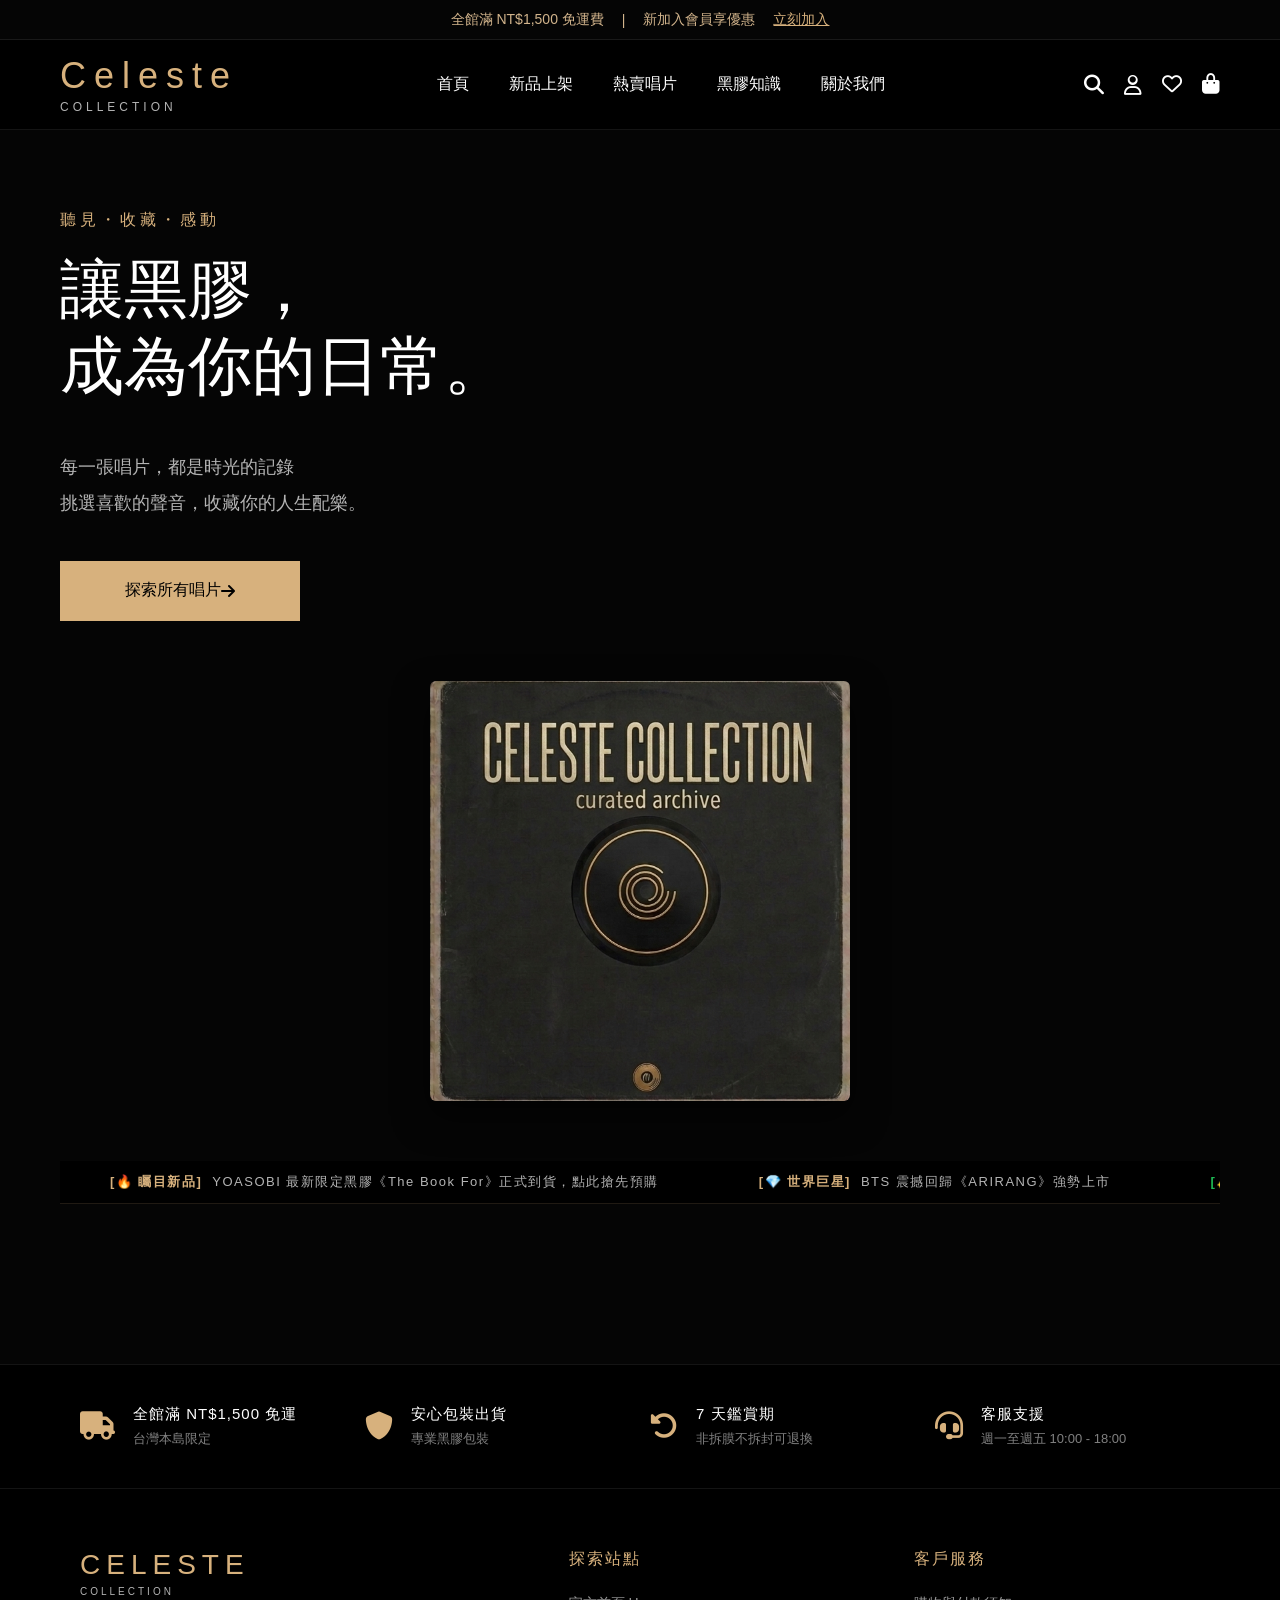
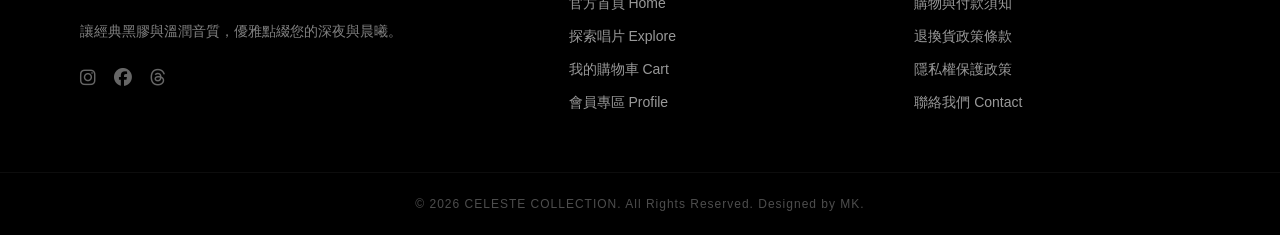
==== commit 61201a87: "Add files via upload" ====
--- a/index.html
+++ b/index.html
@@ -3,7 +3,7 @@
 <head>
   <meta charset="UTF-8" />
   <meta name="viewport" content="width=device-width, initial-scale=1.0" />
-  <title>Celeste Collection 首頁</title>
+  <title>首頁 | Celeste COLLECTION</title>
 
   <link rel="stylesheet" href="css/style.css" />
   <link rel="icon" type="image/png" sizes="32x32" href="img/favicon.png">
@@ -50,6 +50,13 @@
       </a>
 
       <div class="icon-badge">
+        <a href="member.html" target="_self" title="我的收藏">
+          <i class="fa-regular fa-heart"></i>
+        </a>
+        <span id="fav-badge-count" style="display: none; font-weight: bold;">0</span>
+      </div>
+
+      <div class="icon-badge">
         <a href="cart.html">
             <i class="fa-solid fa-bag-shopping"></i> 
         </a>
@@ -85,16 +92,15 @@
 
     <!-- 封面黑膠 -->
     <div class="hero-image">
-  
-      <!-- 關鍵修正：用超連結包裹整組黑膠，target="_self" 確保在原分頁直接跳轉 -->
+
       <a href="category.html" target="_self" class="vinyl-click-link" style="text-decoration: none; display: block;">
         
         <div class="vinyl-player-container">
-          <!-- 1. 後方的黑膠唱片本體（使用您的本地 PNG，會動態旋轉） -->
+          <!-- 後方的黑膠唱片本體動態旋轉 -->
           <div class="vinyl-disc">
             <img src="img/vinyl.png" alt="Vinyl Disc">
           </div>
-          <!-- 2. 前方的黑膠紙質外封套（使用您的本地 PNG，靜態） -->
+          <!-- 黑膠封套 -->
           <div class="vinyl-cover">
             <img src="img/vinylcover.png" alt="Album Cover">
           </div>
@@ -103,6 +109,19 @@
       </a>
 
     </div>
+
+  <div class="luxury-dynamic-ticker-wrapper">
+  <div class="luxury-ticker-scroll-track">
+    <a href="category.html?id='vinyl-001'" class="luxury-ticker-item-link"><span class="ticker-tag">[🔥 矚目新品]</span> YOASOBI 最新限定黑膠《The Book For》正式到貨，點此搶先預購</a>
+    <a href="category.html?id='vinyl-002'" class="luxury-ticker-item-link"><span class="ticker-tag">[💎 世界巨星]</span> BTS 震撼回歸《ARIRANG》強勢上市</a>
+    <a href="member.html" class="luxury-ticker-item-link"><span class="ticker-tag-vip">[✨ VIP 特權]</span> 全站黑膠消費滿 NT$ 1,500 即享免運費，立即登入解鎖 ➔</a>
+    
+    <!-- 鏡像補位組：確保無限滾動不留白中斷 -->
+    <a href="category.html?id='vinyl-001'" class="luxury-ticker-item-link"><span class="ticker-tag">[🔥 矚目新品]</span> YOASOBI 最新限定黑膠《The Book For》正式到貨，點此搶先預購</a>
+    <a href="category.html?id='vinyl-002'" class="luxury-ticker-item-link"><span class="ticker-tag">[💎 世界巨星]</span> BTS 震撼回歸《ARIRANG》強勢上市</a>
+    <a href="member.html" class="luxury-ticker-item-link"><span class="ticker-tag-vip">[✨ VIP 特權]</span> 全站黑膠消費滿 NT$ 1,500 即享免運費，立即登入解鎖</a>
+  </div>
+</div>
 
   </section>
 
@@ -127,7 +146,7 @@
     <div class="service-card">
       <i class="fa-solid fa-rotate-left"></i>
       <div>
-        <h4>14 天鑑賞期</h4>
+        <h4>7 天鑑賞期</h4>
         <p>非拆膜不拆封可退換</p>
       </div>
     </div>
@@ -143,52 +162,52 @@
   <div class="footer-links-container">
 
     <div class="footer-column brand-column">
-      <div class="logo">
-        <h1>CELESTE</h1>
-        <span>COLLECTION</span>
-      </div>
-      <p class="footer-brand-desc">讓經典黑膠與溫潤音質，優雅點綴您的深夜與晨曦。</p>
-      <div class="footer-socials">
-        <a href="#" target="_self"><i class="fa-brands fa-instagram"></i></a>
-        <a href="#" target="_self"><i class="fa-brands fa-facebook"></i></a>
-        <a href="#" target="_self"><i class="fa-brands fa-threads"></i></a>
-      </div>
-    </div>
-
-    <div class="footer-column links-column">
-      <h3>探索站點</h3>
-      <ul>
-        <li><a href="index.html" target="_self">官方首頁 Home</a></li>
-        <li><a href="category.html?genre=pop" target="_self">探索唱片 Explore</a></li>
-        <li><a href="cart.html" target="_self">我的購物車 Cart</a></li>
-        <li><a href="member.html" target="_self">會員專區 Profile</a></li>
-      </ul>
-    </div>
-
-    <div class="footer-column links-column">
-      <h3>客戶服務</h3>
-      <ul>
-        <li><a href="#" target="_self">購物與付款須知</a></li>
-        <li><a href="#" target="_self">退換貨政策條款</a></li>
-        <li><a href="#" target="_self">隱私權保護政策</a></li>
-        <li><a href="#" target="_self">聯絡我們 Contact</a></li>
-      </ul>
-    </div>
-
-  </div>
-
-  <div class="footer-copyright">
-    <p>&copy; 2026 CELESTE COLLECTION. All Rights Reserved. Designed by MK.</p>
-  </div>
-
-</footer>
+        <div class="logo">
+          <h1>CELESTE</h1>
+          <span>COLLECTION</span>
+        </div>
+        <p class="footer-brand-desc">讓經典黑膠與溫潤音質，優雅點綴您的深夜與晨曦。</p>
+        <div class="footer-socials">
+          <a href="#" target="_self"><i class="fa-brands fa-instagram"></i></a>
+          <a href="#" target="_self"><i class="fa-brands fa-facebook"></i></a>
+          <a href="#" target="_self"><i class="fa-brands fa-threads"></i></a>
+        </div>
+      </div>
+
+      <div class="footer-column links-column">
+        <h3>探索站點</h3>
+        <ul>
+          <li><a href="index.html" target="_self">官方首頁 Home</a></li>
+          <li><a href="category.html" target="_self">探索唱片 Explore</a></li>
+          <li><a href="cart.html" target="_self">我的購物車 Cart</a></li>
+          <li><a href="member.html" target="_self">會員專區 Profile</a></li>
+        </ul>
+      </div>
+
+      <div class="footer-column links-column">
+        <h3>客戶服務</h3>
+        <ul>
+          <li><a href="shopping-info.html" target="_self">購物與付款須知</a></li>
+          <li><a href="return-policy.html" target="_self">退換貨政策條款</a></li>
+          <li><a href="privacy-policy.html" target="_self">隱私權保護政策</a></li>
+          <li><a href="contact.html" target="_self">聯絡我們 Contact</a></li>
+        </ul>
+      </div>
+
+    </div>
+
+    <div class="footer-copyright">
+      <p>&copy; 2026 CELESTE COLLECTION. All Rights Reserved. Designed by MK.</p>
+    </div>
+
+  </footer>
 
 
 
   <script>
-  // ==========================================//
-  //            購物車 & 收藏                   //
-  // ==========================================//
+  // =========================================================================
+  // 購物車 & 收藏
+  // =========================================================================
       const favBadge = document.getElementById('fav-badge-count');
       if (favBadge) {
         // 1. 商品數
@@ -205,7 +224,7 @@
           favBadge.style.display = 'flex';
         }
         
-        // 4. 【資管跨頁同步】把最新總數安全存入 localStorage
+        // 4. 跨頁同步
         localStorage.setItem('globalFavsCount', totalFavsCount);
       }
 
@@ -242,9 +261,65 @@
         }
 
       });
-  // ==========================================//
-  //                到這裡                     //
-  // ==========================================//    
+
+
+  
+  // =========================================================================
+  // 搜尋功能
+  // =========================================================================
+  document.addEventListener('DOMContentLoaded', function() {
+    // 1. 同步全站導覽列愛心與購物車金色通知泡泡
+    if (typeof syncNavbarBadges === 'function') {
+      syncNavbarBadges();
+    }
+
+    // 2. 串通首頁放大鏡搜尋核心
+    const searchInput = document.getElementById('global-search-input');
+    const searchBtn = document.getElementById('global-search-btn');
+
+    if (searchInput && searchBtn) {
+      // 執行跨頁參數發送跳轉
+      function handleHomeSearchAction() {
+        const keyword = searchInput.value.trim();
+        if (keyword !== "") {
+          window.location.href = `category.html?search=${encodeURIComponent(keyword)}`;
+        }
+      }
+
+      // 監聽點擊放大鏡圖示
+      searchBtn.addEventListener('click', function(e) {
+        e.preventDefault();
+        if (searchInput.value.trim() === "") {
+          searchInput.focus(); 
+        } else {
+          handleHomeSearchAction();
+        }
+      });
+
+      searchInput.addEventListener('keypress', function(e) {
+        if (e.key === 'Enter') {
+          e.preventDefault();
+          handleHomeSearchAction();
+        }
+      });
+    }
+  });
+
+  function syncNavbarBadges() {
+    const savedCartCount = localStorage.getItem('globalCartCount') || '0';
+    const cartBadge = document.getElementById('cart-badge-count');
+    if (cartBadge) { 
+      cartBadge.textContent = savedCartCount; 
+      cartBadge.style.display = (parseInt(savedCartCount) === 0) ? 'none' : 'flex'; 
+    }
+    const savedFavCount = localStorage.getItem('globalFavsCount') || '0';
+    const favBadge = document.getElementById('fav-badge-count');
+    if (favBadge) { 
+      favBadge.textContent = savedFavCount; 
+      favBadge.style.display = (parseInt(savedFavCount) === 0) ? 'none' : 'flex'; 
+    }
+  }
+
   </script>
 
 </body>
--- a/css/style.css
+++ b/css/style.css
@@ -47,7 +47,9 @@
   color: white;
 }
 
-/* NAVBAR */
+/* ==========================================================================
+   導覽列
+   ========================================================================== */
 .navbar {
   width: 100%;
   height: 90px;
@@ -139,6 +141,27 @@
   font-weight: bold; 
 }
 
+#fav-badge-count,
+#cart-badge-count {
+  position: absolute;
+  top: -2px;
+  right: -8px;
+  background: #d7b17d;
+  color: black;
+  font-size: 10px;
+  width: 16px;
+  height: 16px;
+  border-radius: 50%;
+  display: flex;
+  align-items: center;
+  justify-content: center;
+  box-shadow: 0 0 8px rgba(215, 177, 125, 0.4);
+}
+
+/* ==========================================================================
+   搜尋放大鏡)
+   ========================================================================== */
+
 .search-wrapper {
   display: flex;
   align-items: center;
@@ -148,13 +171,12 @@
   padding: 0;
 }
 
-/* 搜尋輸入框的基礎預設狀態：完全透明、無框、無背景、寬度為 0 */
 #global-search-input {
   width: 0;
   height: 32px;
   background: transparent;
   border: none;
-  /* 只在展開時顯示品牌金色的極細下底線 */
+
   border-bottom: 1px solid transparent; 
   outline: none;
   color: white;
@@ -164,13 +186,57 @@
   transition: all 0.3s cubic-bezier(0.25, 1, 0.5, 1);
 }
 
-/* 放大鏡按鈕：移除所有預設按鈕外觀，變成純圖示 */
+/* 所有圖示容器水平垂直置中對齊 */
+.nav-icons {
+  display: flex !important;
+  align-items: center !important; 
+  gap: 20px;                      
+}
+
+/* 微調搜尋組件的外框 */
+.search-wrapper {
+  display: inline-flex !important;
+  align-items: center !important;  
+  position: relative;
+  height: 40px;                  
+}
+
+/* 文字與整體對齊 */
+.search-wrapper input {
+  height: 100%;
+  padding: 0 10px;
+  box-sizing: border-box;
+}
+
+/* 按鈕垂直置中 */
+#global-search-btn {
+  display: flex !important;
+  align-items: center !important;
+  justify-content: center !important;
+  height: 100%;
+  background: transparent;
+  border: none;
+  cursor: pointer;
+}
+
+/* 對齊 */
+.nav-icons .icon-badge,
+.nav-icons .member-link {
+  display: inline-flex !important;
+  align-items: center !important;
+  justify-content: center !important;
+  height: 40px;                  
+  position: relative;
+  box-sizing: border-box;
+}
+
+/* 放大鏡變成純圖示 */
 #global-search-btn {
   background: transparent;
   border: none;
   padding: 0;
   color: white;
-  font-size: 20px; /* 尺寸大小與您原本 .nav-icons 的 20px 完美對齊 */
+  font-size: 20px;
   cursor: pointer;
   width: auto;
   height: auto;
@@ -182,42 +248,42 @@
 }
 
 #global-search-btn:hover {
-  color: #d7b17d; /* 滑鼠懸停轉為品牌奶茶金 */
-}
-
-/* ─── 核心互動：當滑鼠移入或點擊聚焦時，只優雅滑出線條與文字 ─── */
+  color: #d7b17d;
+}
+
+/* 滑鼠移入只滑出線條與文字 ─── */
 .search-wrapper:hover #global-search-input,
 .search-wrapper:focus-within #global-search-input {
-  width: 140px; /* 向左滑出 140px 寬度 */
+  width: 140px;
   opacity: 1;
-  padding: 0 8px 4px 0; /* 留下一點舒服的間距與高度調校 */
-  border-bottom-color: rgba(215, 177, 125, 0.6); /* 展開時顯現淡淡的金色下底線 */
-}
-/* 固定每個都有-到這裡 */
+  padding: 0 8px 4px 0;
+  border-bottom-color: rgba(215, 177, 125, 0.6);
+}
+
 
 /* HERO */
 .hero-section {
   width: 100%;
-  max-width: 1300px; /* 限制最大總寬度，讓大螢幕看不會散開 */
-  margin: 0 auto;    /* 讓整個並排區塊在網頁正中央 */
+  max-width: 1300px;
+  margin: 0 auto;
   padding: 80px 60px;
   
-  /* ─── 核心：使用 Grid 強制橫向並排 ─── */
+  /* 橫向並排 */
   display: grid;
-  grid-template-columns: 1.1fr 1fr; /* 左側文字佔 1.1 比例，右側圖佔 1 比例 */
-  gap: 60px;                         /* 文字與黑膠圖之間的橫向間距 */
-  align-items: center;               /* 確保文字和圓形黑膠能垂直對齊中線 */
+  grid-template-columns: 1.1fr 1fr; 
+  gap: 60px;                   
+  align-items: center;           
 }
 
 .hero-text {
   display: flex;
   flex-direction: column;
   justify-content: center;
-  text-align: left; /* 保持高質感的靠左對齊 */
+  text-align: left;
 }
 
 .hero-text h2 {
-  font-size: 64px; /* 稍微微調字級，確保並排時文字不會把圖片擠下去 */
+  font-size: 64px;
   line-height: 1.2;
   margin: 20px 0;
   font-weight: 300;
@@ -278,80 +344,76 @@
 }
 
 /* ==========================================================================
-   DYNAMIC VINYL ANIMATION (首頁動態黑膠唱片效果)
+   首頁動態黑膠唱片
    ========================================================================== */
 
-/* 1. 創立一個相對定位的播放器容器 */
+/* 播放器容器 */
+
 .vinyl-player-container {
   position: relative;
-  width: 100%;
-  max-width: 440px; /* 限制黑膠並排時的最大尺寸，維持黃金比例 */
+  width: 100% !important;        
+  max-width: 420px !important;
+  aspect-ratio: 1 / 1 !important;
   margin: 0 auto;
-  display: flex;
-  align-items: center;
+  perspective: 1000px;
 }
 
 .vinyl-click-link {
-  width: 100%;
-  cursor: pointer; /* 滑鼠移過去變成精緻的小手指 */
   display: block;
-}
-
-/* 2. 前方的專輯封面紙套樣式 */
+  width: 100%;
+  max-width: 420px;
+  margin: 0 auto;
+}
+
+/* 2. 紙質外封套 */
 .vinyl-cover {
-  position: relative;
-  width: 80%; /* 封面佔大比例 */
-  z-index: 2; /* 確保封面疊在唱片正前方 */
+  position: absolute;
+  top: 0;
+  left: 0;
+  width: 100% !important;
+  height: 100% !important;
+  z-index: 5; 
   box-shadow: 0 15px 35px rgba(0, 0, 0, 0.6);
-  border-radius: 6px;
+  border-radius: 4px;
   overflow: hidden;
-  transition: transform 0.5s cubic-bezier(0.25, 1, 0.5, 1);
 }
 
 .vinyl-cover img {
-  width: 100%;
-  height: auto;
+  width: 100% !important;
+  height: 100% !important;
+  object-fit: cover !important;
   display: block;
 }
 
-/* 3. 後方的黑膠唱片本體樣式 */
+/* 黑膠唱片本體 */
 .vinyl-disc {
   position: absolute;
-  width: 75%; /* 唱片稍微比封面小一點 */
-  right: -5%; /* 預設讓唱片從右邊露出三分之一 */
-  z-index: 1; /* 藏在封面後面 */
-  transition: all 0.6s cubic-bezier(0.25, 1, 0.5, 1);
-}
-
-/* 讓唱片圖片強制變成正圓形，並加上黑膠特有的立體線條光澤 */
+  top: 2.5%; 
+  left: 2.5%; 
+  width: 95% !important;
+  height: 95% !important;
+  z-index: 2;
+  transition: all 0.8s cubic-bezier(0.25, 1, 0.5, 1);
+}
+
 .vinyl-disc img {
-  width: 100%;
-  height: auto;
-  border-radius: 50%; /* 強制將圖片裁切為完美的正圓形唱片 */
+  width: 100% !important;
+  height: 100% !important;
+  object-fit: contain !important;
   display: block;
-  box-shadow: 0 8px 25px rgba(0, 0, 0, 0.5);
-  
-  /* ─── 核心：啟動 360 度無窮循環旋轉動畫 ─── */
-  animation: spinVinyl 15s linear infinite; 
-}
-
-/* 4. 關鍵字定義：360 度無限旋轉動畫 */
-@keyframes spinVinyl {
-  from { transform: rotate(0deg); }
-  to { transform: rotate(360deg); }
-}
-
-/* ─── HOVER 移入時的聯動抽出與加速動畫 ─── */
+}
+
+
+.vinyl-click-link:hover .vinyl-disc {
+  transform: translateX(55%) rotate(360deg);
+  filter: drop-shadow(-10px 10px 20px rgba(0, 0, 0, 0.7));
+}
+
 .vinyl-click-link:hover .vinyl-cover {
-  transform: translateX(-10%) rotate(-2deg); /* 封面往左微偏，像抽出唱片 */
-}
-
-.vinyl-click-link:hover .vinyl-disc {
-  right: -25%; /* 唱片從後方大幅度滑出 */
-}
-
-.vinyl-click-link:hover .vinyl-disc img {
-  animation-duration: 6s; /* 旋轉一圈從 15 秒加速到 6 秒，視覺效果滿分 */
+  transform: scale(1.02);
+  border-color: rgba(215, 177, 125, 0.3);
+  box-shadow: 0 20px 45px rgba(215, 177, 125, 0.15);
+  transition: all 0.4s ease;
 }
 
 
@@ -837,6 +899,159 @@
     flex-direction: column;
   }
 
+}
+
+/* ==========================================================================
+   NEW ARRIVAL 的CSS
+   ========================================================================== */
+
+.warrior-carousel-container {
+  position: relative;
+  width: 100%;
+  max-width: 1200px;
+  height: 550px;
+  display: flex;
+  align-items: center;
+  justify-content: center;
+  perspective: 1000px;
+}
+
+.carousel-stage {
+  position: relative;
+  width: 100%;
+  height: 100%;
+  display: flex;
+  align-items: center;
+  justify-content: center;
+  transform-style: preserve-3d;
+}
+
+/* 黑膠 3D 卡片基礎樣式 */
+.carousel-item-3d {
+  position: absolute;
+  width: 340px;
+  background: #121212;
+  border: 1px solid rgba(255, 255, 255, 0.05);
+  border-radius: 12px;
+  padding: 20px;
+  text-align: center;
+  box-shadow: 0 10px 30px rgba(0, 0, 0, 0.8);
+  transition: all 0.5s cubic-bezier(0.25, 1, 0.5, 1);
+  cursor: pointer;
+  user-select: none;
+  opacity: 0;
+  visibility: hidden;
+}
+
+.carousel-item-3d .album-cover-box {
+  width: 100%;
+  height: 300px;
+  overflow: hidden;
+  border-radius: 8px;
+  background: #0d0d0d;
+}
+
+.carousel-item-3d .album-cover-box img {
+  width: 100%;
+  height: 100%;
+  object-fit: cover;
+  transition: 0.5s;
+}
+
+.carousel-item-3d h3 {
+  font-size: 19px;
+  font-weight: 400;
+  color: white;
+  margin: 18px 0 6px 0;
+  overflow: hidden;
+  text-overflow: ellipsis;
+  white-space: nowrap;
+}
+
+.carousel-item-3d p {
+  color: rgba(255, 255, 255, 0.5);
+  font-size: 14px;
+  margin: 0 0 12px 0;
+}
+
+.carousel-item-3d .price-tag {
+  color: #d7b17d;
+  font-size: 20px;
+  font-weight: bold;
+}
+
+/* ─── 5 張專屬：3D 階梯絕對防護位置類別 ─── */
+
+/* [0] 螢幕正中央 C 位聚焦 */
+.carousel-item-3d.pos-0 {
+  opacity: 1;
+  visibility: visible;
+  transform: translate3d(0, 0, 150px) rotateY(0deg);
+  z-index: 10;
+  border-color: #d7b17d;
+  box-shadow: 0 20px 50px rgba(215, 177, 125, 0.15);
+}
+.carousel-item-3d.pos-0 .album-cover-box img { transform: scale(1.03); }
+
+/* [+1] 右翼第一層 */
+.carousel-item-3d.pos-1 {
+  opacity: 0.7;
+  visibility: visible;
+  transform: translate3d(290px, 0, 0px) rotateY(-35deg) scale(0.85);
+  z-index: 5;
+}
+
+/* [+2] 右翼遠處背景層 */
+.carousel-item-3d.pos-2 {
+  opacity: 0.25;
+  visibility: visible;
+  transform: translate3d(480px, 0, -120px) rotateY(-45deg) scale(0.7);
+  z-index: 2;
+}
+
+/* [-2 / +3] 左翼遠處背景層 */
+.carousel-item-3d.pos-3 {
+  opacity: 0.25;
+  visibility: visible;
+  transform: translate3d(-480px, 0, -120px) rotateY(45deg) scale(0.7);
+  z-index: 2;
+}
+
+/* [-1 / +4] 左翼第一層 */
+.carousel-item-3d.pos-4 {
+  opacity: 0.7;
+  visibility: visible;
+  transform: translate3d(-290px, 0, 0px) rotateY(35deg) scale(0.85);
+  z-index: 5;
+}
+
+/* 經典黑金左右按鈕箭頭 */
+.classic-carousel-arrow {
+  position: absolute;
+  top: 50%;
+  transform: translateY(-50%);
+  background: rgba(255, 255, 255, 0.02);
+  border: 1px solid rgba(255, 255, 255, 0.1);
+  width: 60px;
+  height: 60px;
+  border-radius: 50%;
+  color: rgba(255, 255, 255, 0.4);
+  font-size: 20px;
+  cursor: pointer;
+  z-index: 20;
+  display: flex;
+  align-items: center;
+  justify-content: center;
+  transition: all 0.3s ease;
+}
+.classic-carousel-arrow.arrow-left { left: 40px; }
+.classic-carousel-arrow.arrow-right { right: 40px; }
+.classic-carousel-arrow:hover {
+  color: #d7b17d;
+  border-color: #d7b17d;
+  background: rgba(215, 177, 125, 0.05);
+  box-shadow: 0 0 15px rgba(215, 177, 125, 0.2);
+  transform: translateY(-50%) scale(1.05);
 }
 
 /* ==========================================================================
@@ -956,9 +1171,7 @@
   margin: 0;
 }
 
-/* ==========================================================================
-   HOVER EFFECTS (滑鼠移入卡片時的高級互動回饋)
-   ========================================================================= */
+/* HOVER EFFECTS */
 
 .member-card:hover {
   transform: translateY(-8px); /* 卡片整體向上優雅飄移 8px */
@@ -967,14 +1180,13 @@
   box-shadow: 0 15px 35px rgba(0, 0, 0, 0.5);
 }
 
-/* 當卡片被 hover 時，頭像稍微放大微調 */
 .member-card:hover .member-avatar {
   transform: scale(1.05);
   border-color: #d7b17d;
 }
 
 /* ==========================================================================
-   RESPONSIVE (手機版響應式安全防禦，自動轉為單欄堆疊)
+   NEW ARRIVAL 手機
    ========================================================================== */
 @media (max-width: 990px) {
   .team-grid {
@@ -991,18 +1203,16 @@
 
 
 /* ==========================================================================
-   MAIN FOOTER DESIGN (升級版黑金大尾頁)
+   FOOTER
    ========================================================================== */
 
-/* 尾頁大包裝容器 */
 .main-footer {
   width: 100%;
-  background: rgba(0, 0, 0, 0.95); /* 與您 Navbar 相同的神祕奢華高透黑 */
+  background: rgba(0, 0, 0, 0.95);
   border-top: 1px solid rgba(255, 255, 255, 0.08);
-  margin-top: 80px; /* 與上方區塊拉開舒服的距離 */
-}
-
-/* 1. 承襲您原先的 SERVICE 樣式與間距 */
+  margin-top: 80px; 
+}
+
 .footer-service-bar {
   width: 100%;
   padding: 40px 80px;
@@ -1019,7 +1229,7 @@
 }
 
 .footer-service-bar .service-card i {
-  color: #d7b17d; /* 招牌奶茶金 */
+  color: #d7b17d;
   font-size: 28px;
 }
 
@@ -1035,13 +1245,13 @@
   font-size: 13px;
 }
 
-/* 2. 下半段連結區 (採用專業三欄佈局) */
+/* 2. 下半段連結區 */
 .footer-links-container {
   max-width: 1300px;
   margin: 0 auto;
   padding: 60px 80px;
   display: grid;
-  grid-template-columns: 1.5fr 1fr 1fr; /* 第一欄品牌描述稍寬 */
+  grid-template-columns: 1.5fr 1fr 1fr;
   gap: 60px;
 }
 
@@ -1155,3 +1365,184 @@
     padding: 20px;
   }
 }
+
+/* ==========================================================================
+   Contact 線上表單
+   ========================================================================== */
+
+/* 當輸入框被點擊(focus) 或者 裡面有打字(not empty) 時，執行精緻的標籤上飄縮小動畫 */
+  .form-group-row input:focus ~ label,
+  .form-group-row input:not(:placeholder-shown) ~ label,
+  .form-group-row textarea:focus ~ label,
+  .form-group-row textarea:not(:placeholder-shown) ~ label {
+    top: -12px !important;
+    color: #d7b17d !important;
+    font-size: 12px !important;
+    letter-spacing: 2px !important;
+  }
+
+  /* 當點擊時，底部的金色下底線從中央向兩邊擴張開來 */
+  .form-group-row input:focus ~ .line-bar,
+  .form-group-row textarea:focus ~ .line-bar {
+    width: 100% !important;
+  }
+
+  /* 下拉選單 Focus 微光暈外框 */
+  #contact-category:focus {
+    border-color: #d7b17d !important;
+    background: rgba(255, 255, 255, 0.04) !important;
+    box-shadow: 0 0 12px rgba(215, 177, 125, 0.15) !important;
+  }
+
+  /* 按鈕滑鼠滑入時的奢華金屬發光縮放特效 */
+  .submit-contact-btn:hover {
+    transform: translateY(-3px);
+    box-shadow: 0 15px 30px rgba(215, 177, 125, 0.3) !important;
+    letter-spacing: 4px !important; /* 文字間距優雅震盪拉開 */
+  }
+  .submit-contact-btn:active {
+    transform: translateY(-1px);
+  }
+
+  /* ==========================================================================
+   Category 小卡
+   ========================================================================== */
+
+   
+  /* 🚀 1. 寬度防護大中控：強迫商品大網格的每一個槽位「必須絕對等寬」、不允許某個特別寬 */
+  #category-products-grid {
+    display: grid !important;
+    /* 💡 核心修正 1：利用 repeat 與 minmax 強制讓所有卡片平分空間，寬度 100% 一模一樣 */
+    grid-template-columns: repeat(auto-fill, minmax(220px, 1fr)) !important;
+    gap: 25px !important;
+    width: 100% !important;
+    box-sizing: border-box !important;
+  }
+
+  /* 🚀 2. 小卡外殼等高防線 */
+  .product-card {
+    display: flex !important;
+    flex-direction: column !important;
+    height: 100% !important;
+    min-height: 440px !important;  
+    width: 100% !important;        /* 💡 核心修正 2：寬度死死跟隨 Grid 槽位，不允許向外撐寬 */
+    box-sizing: border-box !important;
+  }
+
+  /* 🚀 3. 圖片外殼防線：寬高鎖死在 200px 絕對正方形保護殼 */
+  .product-card > div:first-child > div:first-child, 
+  .product-card [class*="img"], 
+  .product-card [class*="image"], 
+  .product-card .product-image { 
+    width: 100% !important; 
+    height: 200px !important; 
+    max-height: 200px !important; 
+    min-height: 200px !important; 
+    overflow: hidden !important; 
+    border-radius: 6px !important; 
+    background: #000000 !important;   /* 底色全黑 */
+    display: flex !important; 
+    align-items: center !important; 
+    justify-content: center !important; 
+    box-sizing: border-box !important; 
+  }
+
+  /* 🚀 4. 實體裁切防線：強迫保護殼裡面的 <img> 標籤「寬度最大值為100%」、不允許強行橫向撐大小卡 */
+  .product-card > div:first-child > div:first-child img,
+  .product-card .product-image img,
+  .product-card img {
+    width: 100% !important;
+    max-width: 100% !important;       /* 💡 核心修正 3：防止寬幅圖片把卡片擠寬 */
+    height: 100% !important;
+    max-height: 200px !important;
+    object-fit: cover !important;     /* 100% 智慧正方形等大裁切，徹底消滅白邊與拉伸 */
+    display: block !important;
+    border-radius: 4px !important;
+  }
+
+  /* 🚀 5. 文字溢出保護：如果專輯名稱或歌手名字太長，自動鎖死在單行，超出部分化為優雅的三個點 ... */
+  .product-card h3 {
+    width: 100% !important;
+    overflow: hidden !important;
+    text-overflow: ellipsis !important;
+    white-space: nowrap !important;
+  }
+  .product-card p {
+    width: 100% !important;
+    overflow: hidden !important;
+    text-overflow: ellipsis !important;
+    white-space: nowrap !important;
+  }
+
+/* ==========================================================================
+   動態廣告
+   ========================================================================== */
+    .luxury-dynamic-ticker-wrapper {
+    width: 100% !important;
+    background: #000000 !important;
+    border-bottom: 1px solid rgba(215, 177, 125, 0.15) !important;
+    overflow: hidden !important;
+    padding: 12px 0 !important;
+    position: relative !important;
+    z-index: 9999 !important;
+    box-sizing: border-box !important;
+  }
+
+  /* 2.  動態無限滾動實體軌道 */
+  .luxury-dynamic-ticker-wrapper .luxury-ticker-scroll-track {
+    display: flex !important;
+    width: max-content !important;
+    animation: luxuryTickerLinearMove 25s linear infinite !important; /* 25秒平滑無限循環 */
+    padding: 0 !important;
+    margin: 0 !important;
+    border: none !important;
+    background: transparent !important;
+  }
+
+  /* 當滑鼠移到廣告字體上時，動畫軌道一微秒內自動滑順「暫停」，方便點選超連結 */
+  .luxury-dynamic-ticker-wrapper .luxury-ticker-scroll-track:hover {
+    animation-play-state: paused !important;
+  }
+
+  /* 3. 實體超連結字體樣式微調  */
+  .luxury-dynamic-ticker-wrapper .luxury-ticker-item-link {
+    color: rgba(255, 255, 255, 0.7) !important;
+    text-decoration: none !important;
+    font-size: 13px !important;
+    letter-spacing: 1.5px !important;
+    padding: 0 50px !important;
+    display: inline-flex !important;
+    align-items: center !important;
+    gap: 10px !important;
+    white-space: nowrap !important;
+    transition: all 0.3s ease !important;
+    background: transparent !important;
+    border: none !important;
+    height: auto !important;
+  }
+
+  /* 懸停時字體微光 */
+  .luxury-dynamic-ticker-wrapper .luxury-ticker-item-link:hover {
+    color: #d7b17d !important; /* 變尊貴奶茶金 */
+    text-shadow: 0 0 10px rgba(215, 177, 125, 0.5) !important;
+  }
+
+  /* 4. 內置標籤裝飾色調 */
+  .luxury-dynamic-ticker-wrapper .ticker-tag {
+    color: #d7b17d !important;
+    font-weight: bold !important;
+  }
+  .luxury-dynamic-ticker-wrapper .ticker-tag-vip {
+    color: #1DB954 !important;
+    font-weight: bold !important;
+  }
+
+  /* 5. 動畫 */
+  @keyframes luxuryTickerLinearMove {
+    0% {
+      transform: translate3d(0, 0, 0);
+    }
+    100% {
+      transform: translate3d(-50%, 0, 0);
+    }
+  }
